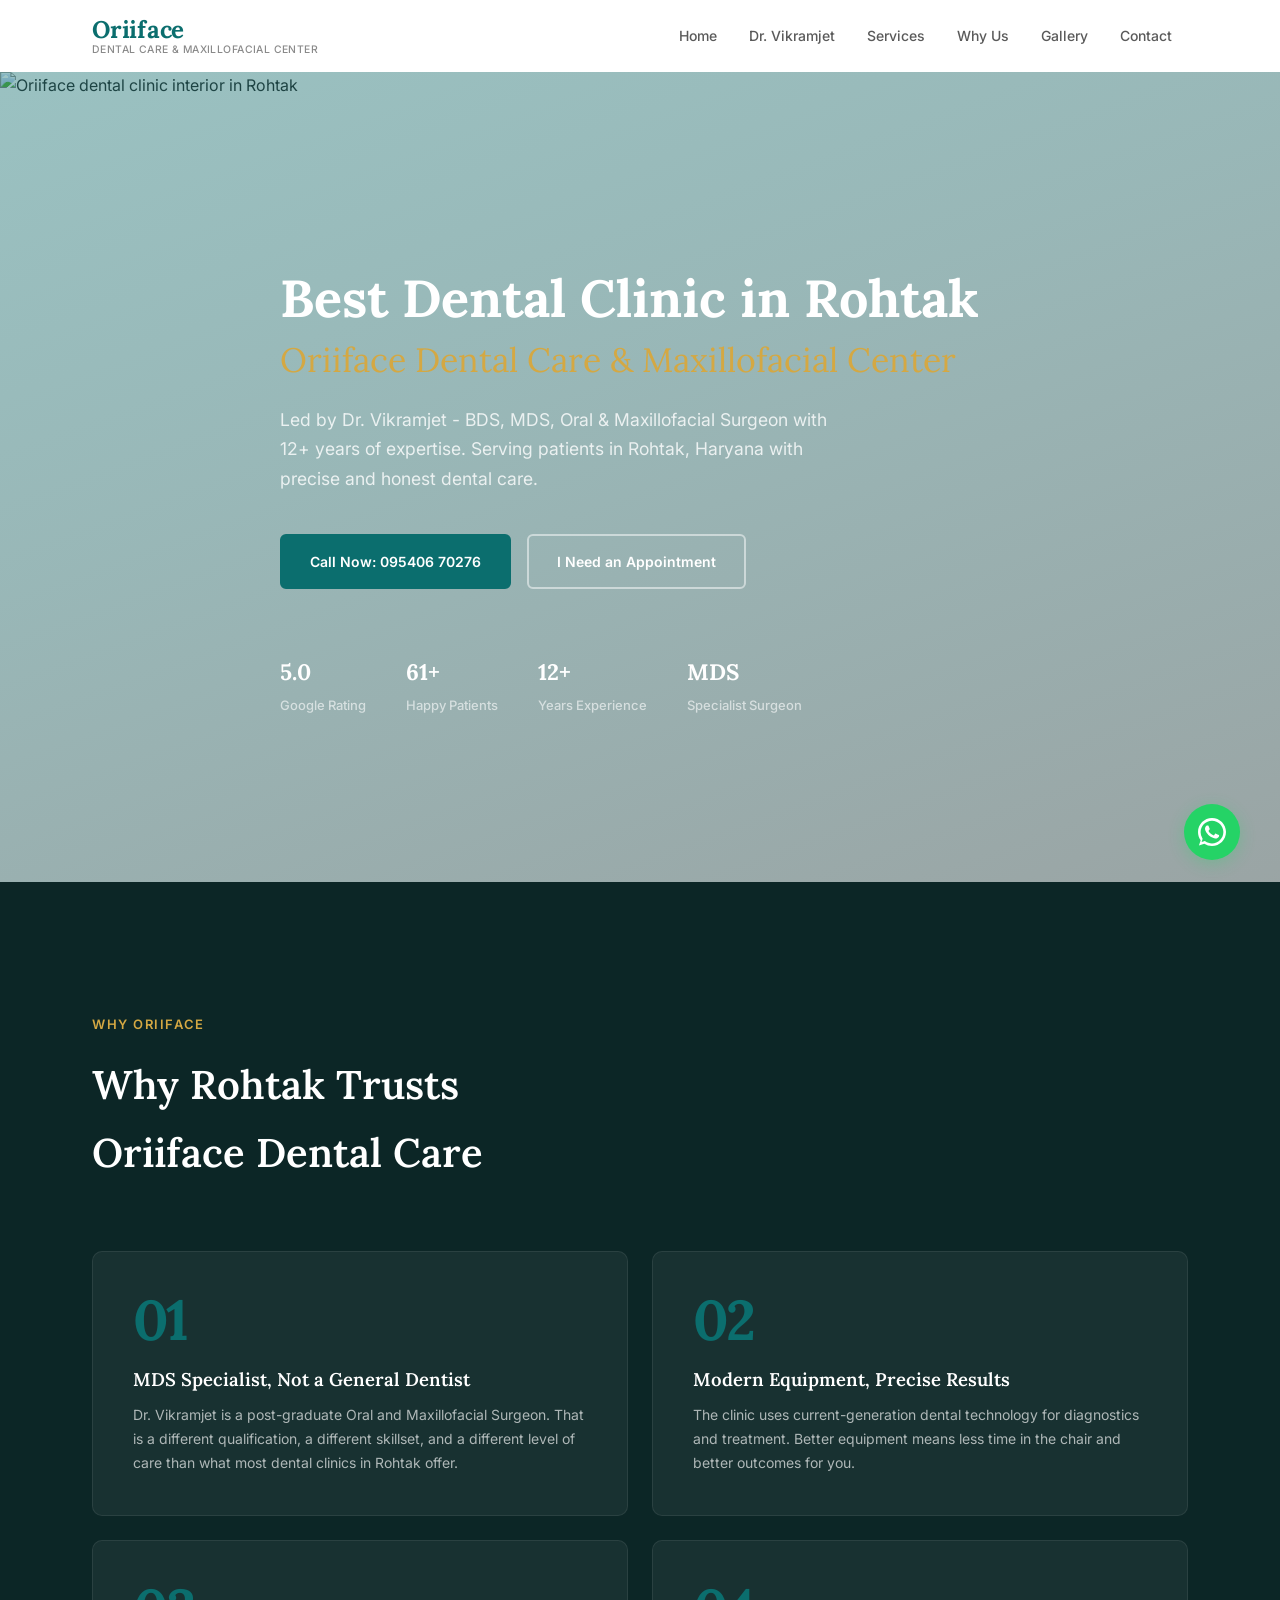
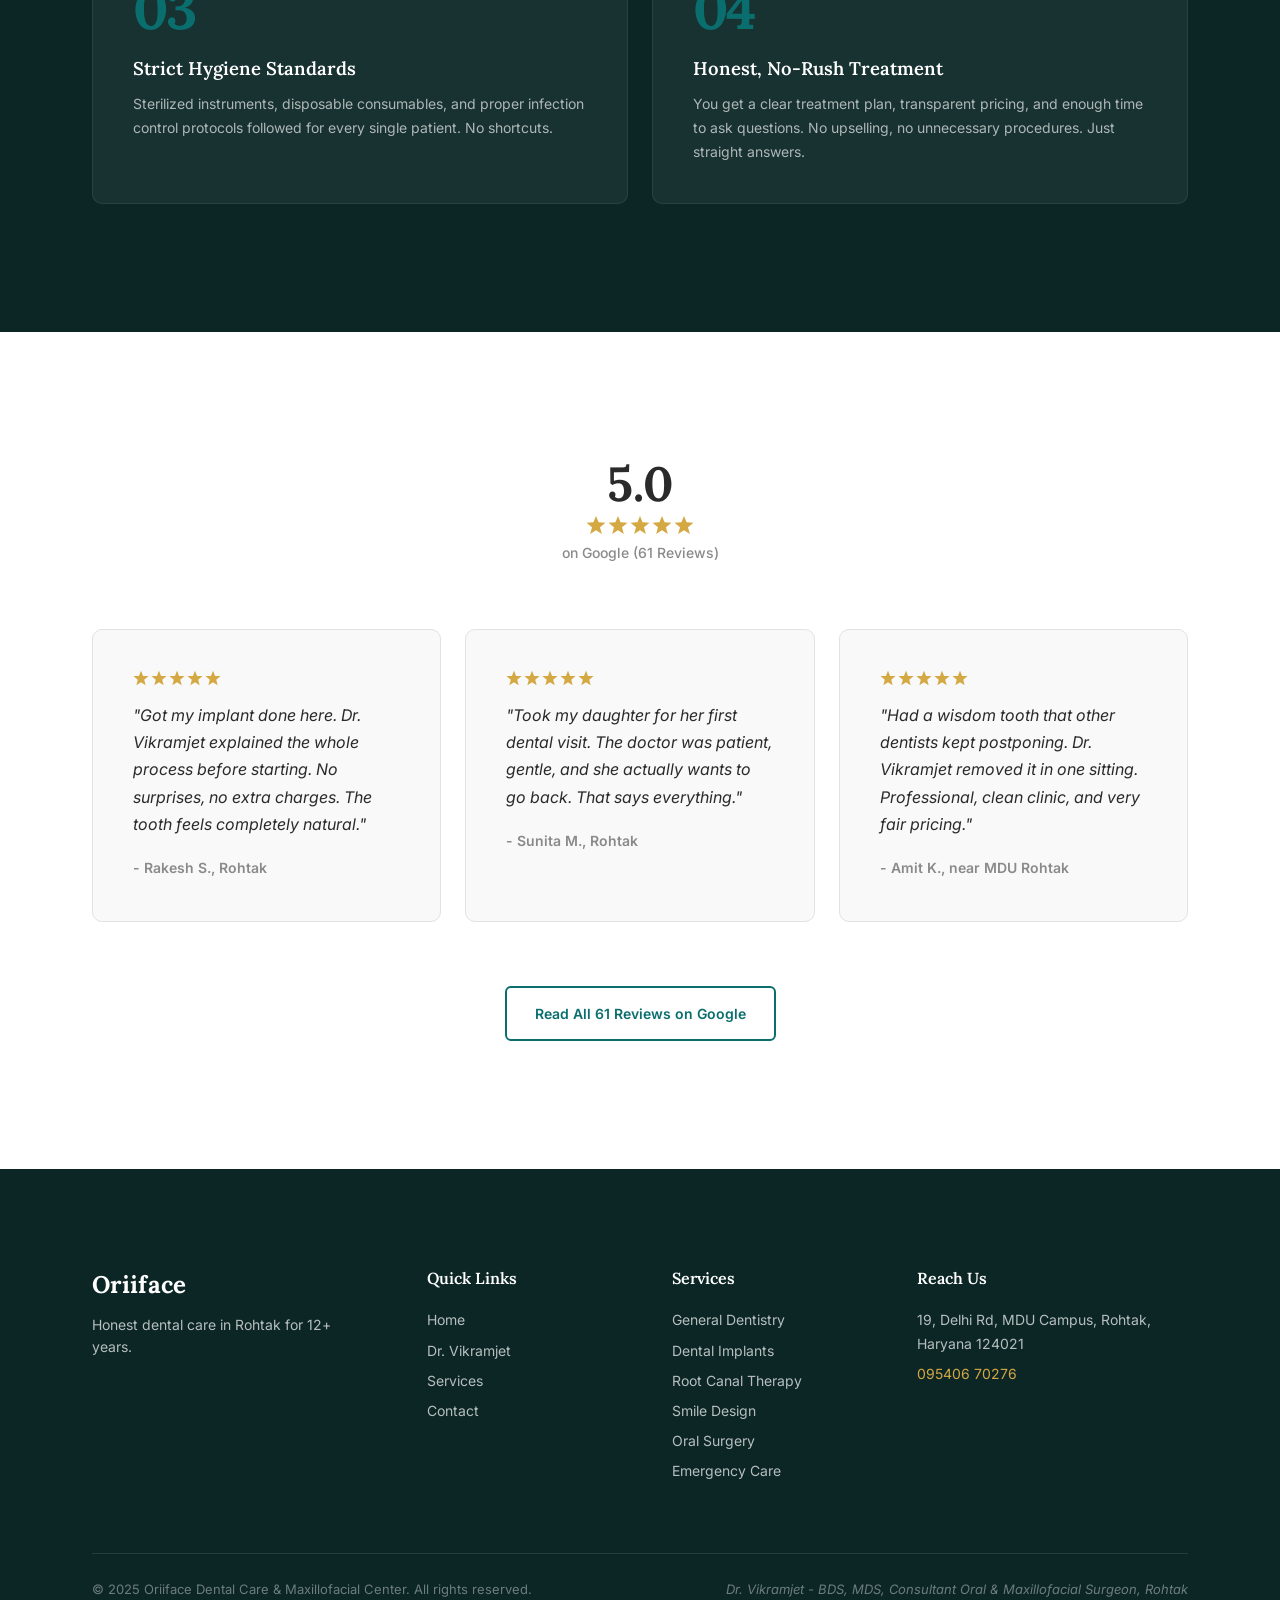
==== index.html @ 9b3f5e66 "UI/UX enhancements: Timeline, Stats, Credentials, Form Validation, Why Us" ====
<!DOCTYPE html>
<html lang="en">
<head>
  <meta charset="UTF-8">
  <meta name="viewport" content="width=device-width, initial-scale=1.0">
  <title>Oriiface Dental Care | Best Dentist in Rohtak</title>
  <meta name="description" content="Trusted dental clinic in Rohtak by Dr. Vikramjet, BDS MDS - Oral & Maxillofacial Surgeon with 12+ years experience. Implants, RCT, Smile Design & more. Call 095406 70276">
  <meta name="keywords" content="dentist near me Rohtak, dental clinic Rohtak, best dentist in Rohtak, oral surgeon Rohtak, dental implants Rohtak, root canal Rohtak, MDS dentist Rohtak, smile design Rohtak, maxillofacial surgeon Rohtak, emergency dentist Rohtak, dental clinic near MDU Rohtak">
  <link rel="canonical" href="https://oriifacedental.com/">

  <!-- Open Graph -->
  <meta property="og:title" content="Oriiface Dental Care & Maxillofacial Center | Best Dentist in Rohtak">
  <meta property="og:description" content="Trusted dental clinic in Rohtak by Dr. Vikramjet, BDS MDS. Implants, RCT, Smile Design & more.">
  <meta property="og:type" content="website">
  <meta property="og:url" content="https://oriifacedental.com/">
  <meta property="og:locale" content="en_IN">
  <meta property="og:site_name" content="Oriiface Dental Care">

  <!-- Google Fonts -->
  <link rel="preconnect" href="https://fonts.googleapis.com">
  <link rel="preconnect" href="https://fonts.gstatic.com" crossorigin>
  <link href="https://fonts.googleapis.com/css2?family=Lora:ital,wght@0,400;0,500;0,600;0,700;1,400;1,500&family=Inter:wght@300;400;500;600;700&display=swap" rel="stylesheet">

  <link rel="stylesheet" href="style.css">

  <!-- JSON-LD Structured Data -->
  <script type="application/ld+json">
  {
    "@context": "https://schema.org",
    "@type": ["Dentist", "LocalBusiness"],
    "name": "Oriiface Dental Care & Maxillofacial Center",
    "description": "Trusted dental clinic in Rohtak by Dr. Vikramjet, BDS MDS - Oral & Maxillofacial Surgeon with 12+ years experience.",
    "url": "https://oriifacedental.com/",
    "telephone": "+919540670276",
    "priceRange": "$$",
    "address": {
      "@type": "PostalAddress",
      "streetAddress": "19, Delhi Rd, MDU Campus Area",
      "addressLocality": "Rohtak",
      "addressRegion": "Haryana",
      "postalCode": "124021",
      "addressCountry": "IN"
    },
    "geo": {
      "@type": "GeoCoordinates",
      "latitude": 28.8955,
      "longitude": 76.6066
    },
    "openingHoursSpecification": [
      {
        "@type": "OpeningHoursSpecification",
        "dayOfWeek": ["Monday", "Tuesday", "Wednesday", "Thursday", "Friday", "Saturday"],
        "opens": "09:00",
        "closes": "17:00"
      }
    ],
    "aggregateRating": {
      "@type": "AggregateRating",
      "ratingValue": "5.0",
      "reviewCount": "61",
      "bestRating": "5"
    },
    "image": "https://oriifacedental.com/images/clinic.jpg",
    "founder": {
      "@type": "Person",
      "name": "Dr. Vikramjet",
      "jobTitle": "Consultant Oral and Maxillofacial Surgeon",
      "qualifications": "BDS, MDS"
    }
  }
  </script>
</head>
<body>


  <!-- Header / Navigation -->
  <header class="header" id="header">
    <div class="header__inner container">
      <a href="#" class="header__logo">
        <span class="logo__mark">Oriiface</span>
        <span class="logo__sub">Dental Care &amp; Maxillofacial Center</span>
      </a>
      <nav class="nav" id="nav">
        <ul class="nav__list">
          <li><a href="index.html" class="nav__link">Home</a></li>
          <li><a href="about.html" class="nav__link">Dr. Vikramjet</a></li>
          <li><a href="services.html" class="nav__link">Services</a></li>
          <li><a href="index.html#why-us" class="nav__link">Why Us</a></li>
          <li><a href="gallery.html" class="nav__link">Gallery</a></li>
          <li><a href="contact.html" class="nav__link">Contact</a></li>
        </ul>
      </nav>
      <button class="hamburger" id="hamburger" aria-label="Open navigation menu" aria-expanded="false">
        <span class="hamburger__line"></span>
        <span class="hamburger__line"></span>
        <span class="hamburger__line"></span>
      </button>
    </div>
  </header>

  <!-- Mobile Navigation Overlay -->
  <div class="mobile-nav" id="mobile-nav">
    <div class="mobile-nav__content">
      <ul class="mobile-nav__list">
        <li><a href="index.html" class="mobile-nav__link">Home</a></li>
        <li><a href="about.html" class="mobile-nav__link">Dr. Vikramjet</a></li>
        <li><a href="services.html" class="mobile-nav__link">Services</a></li>
        <li><a href="index.html#why-us" class="mobile-nav__link">Why Us</a></li>
        <li><a href="gallery.html" class="mobile-nav__link">Gallery</a></li>
        <li><a href="contact.html" class="mobile-nav__link">Contact</a></li>
      </ul>
      <a href="tel:+919540670276" class="mobile-nav__phone">095406 70276</a>
    </div>
  </div>

  
<!-- HERO SECTION -->
  <section class="hero" id="hero">
    <div class="hero__bg">
      <img src="images/hero-bg.jpg" alt="Oriiface dental clinic interior in Rohtak" loading="eager" class="hero__bg-img">
      <div class="hero__overlay"></div>
    </div>
    <div class="hero__content container">
      <h1 class="hero__title">Best Dental Clinic in Rohtak<br><span class="hero__title--accent">Oriiface Dental Care &amp; Maxillofacial Center</span></h1>
      <p class="hero__subtitle">Led by Dr. Vikramjet - BDS, MDS, Oral & Maxillofacial Surgeon with 12+ years of expertise. Serving patients in Rohtak, Haryana with precise and honest dental care.</p>
      <div class="hero__cta">
        <a href="tel:+919540670276" class="btn btn--primary">Call Now: 095406 70276</a>
        <a href="contact.html" class="btn btn--outline">I Need an Appointment</a>
      </div>
      <div class="hero__trust">
        <div class="trust-badge">
          <span class="trust-badge__value">5.0</span>
          <span class="trust-badge__label">Google Rating</span>
        </div>
        <div class="trust-badge">
          <span class="trust-badge__value">61+</span>
          <span class="trust-badge__label">Happy Patients</span>
        </div>
        <div class="trust-badge">
          <span class="trust-badge__value">12+</span>
          <span class="trust-badge__label">Years Experience</span>
        </div>
        <div class="trust-badge">
          <span class="trust-badge__value">MDS</span>
          <span class="trust-badge__label">Specialist Surgeon</span>
        </div>
      </div>
    </div>
  </section>

  <!-- WHY CHOOSE ORIIFACE -->
  <section class="why-us" id="why-us">
    <div class="container">
      <span class="section-tag">Why Oriiface</span>
      <h2 class="why-us__title">Why Rohtak Trusts Oriiface Dental Care</h2>
      <div class="why-us__grid">
        <div class="why-card" id="why-specialist">
          <div class="why-card__num">01</div>
          <h3 class="why-card__title">MDS Specialist, Not a General Dentist</h3>
          <p class="why-card__desc">Dr. Vikramjet is a post-graduate Oral and Maxillofacial Surgeon. That is a different qualification, a different skillset, and a different level of care than what most dental clinics in Rohtak offer.</p>
        </div>
        <div class="why-card" id="why-tech">
          <div class="why-card__num">02</div>
          <h3 class="why-card__title">Modern Equipment, Precise Results</h3>
          <p class="why-card__desc">The clinic uses current-generation dental technology for diagnostics and treatment. Better equipment means less time in the chair and better outcomes for you.</p>
        </div>
        <div class="why-card" id="why-hygiene">
          <div class="why-card__num">03</div>
          <h3 class="why-card__title">Strict Hygiene Standards</h3>
          <p class="why-card__desc">Sterilized instruments, disposable consumables, and proper infection control protocols followed for every single patient. No shortcuts.</p>
        </div>
        <div class="why-card" id="why-patient">
          <div class="why-card__num">04</div>
          <h3 class="why-card__title">Honest, No-Rush Treatment</h3>
          <p class="why-card__desc">You get a clear treatment plan, transparent pricing, and enough time to ask questions. No upselling, no unnecessary procedures. Just straight answers.</p>
        </div>
      </div>
    </div>
  </section>

  <!-- GOOGLE REVIEWS / SOCIAL PROOF -->
  <section class="reviews" id="reviews">
    <div class="container">
      <div class="reviews__header">
        <div class="reviews__rating-badge">
          <span class="reviews__score">5.0</span>
          <div class="reviews__stars">
            <svg width="20" height="20" viewBox="0 0 20 20" fill="#D4A843"><polygon points="10,1 12.59,7.36 19.51,7.64 14,12.14 15.82,19.02 10,15.27 4.18,19.02 6,12.14 0.49,7.64 7.41,7.36"/></svg>
            <svg width="20" height="20" viewBox="0 0 20 20" fill="#D4A843"><polygon points="10,1 12.59,7.36 19.51,7.64 14,12.14 15.82,19.02 10,15.27 4.18,19.02 6,12.14 0.49,7.64 7.41,7.36"/></svg>
            <svg width="20" height="20" viewBox="0 0 20 20" fill="#D4A843"><polygon points="10,1 12.59,7.36 19.51,7.64 14,12.14 15.82,19.02 10,15.27 4.18,19.02 6,12.14 0.49,7.64 7.41,7.36"/></svg>
            <svg width="20" height="20" viewBox="0 0 20 20" fill="#D4A843"><polygon points="10,1 12.59,7.36 19.51,7.64 14,12.14 15.82,19.02 10,15.27 4.18,19.02 6,12.14 0.49,7.64 7.41,7.36"/></svg>
            <svg width="20" height="20" viewBox="0 0 20 20" fill="#D4A843"><polygon points="10,1 12.59,7.36 19.51,7.64 14,12.14 15.82,19.02 10,15.27 4.18,19.02 6,12.14 0.49,7.64 7.41,7.36"/></svg>
          </div>
          <span class="reviews__count">on Google (61 Reviews)</span>
        </div>
      </div>
      <div class="reviews__grid">
        <div class="review-card">
          <div class="review-card__stars">
            <svg width="16" height="16" viewBox="0 0 20 20" fill="#D4A843"><polygon points="10,1 12.59,7.36 19.51,7.64 14,12.14 15.82,19.02 10,15.27 4.18,19.02 6,12.14 0.49,7.64 7.41,7.36"/></svg>
            <svg width="16" height="16" viewBox="0 0 20 20" fill="#D4A843"><polygon points="10,1 12.59,7.36 19.51,7.64 14,12.14 15.82,19.02 10,15.27 4.18,19.02 6,12.14 0.49,7.64 7.41,7.36"/></svg>
            <svg width="16" height="16" viewBox="0 0 20 20" fill="#D4A843"><polygon points="10,1 12.59,7.36 19.51,7.64 14,12.14 15.82,19.02 10,15.27 4.18,19.02 6,12.14 0.49,7.64 7.41,7.36"/></svg>
            <svg width="16" height="16" viewBox="0 0 20 20" fill="#D4A843"><polygon points="10,1 12.59,7.36 19.51,7.64 14,12.14 15.82,19.02 10,15.27 4.18,19.02 6,12.14 0.49,7.64 7.41,7.36"/></svg>
            <svg width="16" height="16" viewBox="0 0 20 20" fill="#D4A843"><polygon points="10,1 12.59,7.36 19.51,7.64 14,12.14 15.82,19.02 10,15.27 4.18,19.02 6,12.14 0.49,7.64 7.41,7.36"/></svg>
          </div>
          <p class="review-card__text">"Got my implant done here. Dr. Vikramjet explained the whole process before starting. No surprises, no extra charges. The tooth feels completely natural."</p>
          <span class="review-card__author">- Rakesh S., Rohtak</span>
        </div>
        <div class="review-card">
          <div class="review-card__stars">
            <svg width="16" height="16" viewBox="0 0 20 20" fill="#D4A843"><polygon points="10,1 12.59,7.36 19.51,7.64 14,12.14 15.82,19.02 10,15.27 4.18,19.02 6,12.14 0.49,7.64 7.41,7.36"/></svg>
            <svg width="16" height="16" viewBox="0 0 20 20" fill="#D4A843"><polygon points="10,1 12.59,7.36 19.51,7.64 14,12.14 15.82,19.02 10,15.27 4.18,19.02 6,12.14 0.49,7.64 7.41,7.36"/></svg>
            <svg width="16" height="16" viewBox="0 0 20 20" fill="#D4A843"><polygon points="10,1 12.59,7.36 19.51,7.64 14,12.14 15.82,19.02 10,15.27 4.18,19.02 6,12.14 0.49,7.64 7.41,7.36"/></svg>
            <svg width="16" height="16" viewBox="0 0 20 20" fill="#D4A843"><polygon points="10,1 12.59,7.36 19.51,7.64 14,12.14 15.82,19.02 10,15.27 4.18,19.02 6,12.14 0.49,7.64 7.41,7.36"/></svg>
            <svg width="16" height="16" viewBox="0 0 20 20" fill="#D4A843"><polygon points="10,1 12.59,7.36 19.51,7.64 14,12.14 15.82,19.02 10,15.27 4.18,19.02 6,12.14 0.49,7.64 7.41,7.36"/></svg>
          </div>
          <p class="review-card__text">"Took my daughter for her first dental visit. The doctor was patient, gentle, and she actually wants to go back. That says everything."</p>
          <span class="review-card__author">- Sunita M., Rohtak</span>
        </div>
        <div class="review-card">
          <div class="review-card__stars">
            <svg width="16" height="16" viewBox="0 0 20 20" fill="#D4A843"><polygon points="10,1 12.59,7.36 19.51,7.64 14,12.14 15.82,19.02 10,15.27 4.18,19.02 6,12.14 0.49,7.64 7.41,7.36"/></svg>
            <svg width="16" height="16" viewBox="0 0 20 20" fill="#D4A843"><polygon points="10,1 12.59,7.36 19.51,7.64 14,12.14 15.82,19.02 10,15.27 4.18,19.02 6,12.14 0.49,7.64 7.41,7.36"/></svg>
            <svg width="16" height="16" viewBox="0 0 20 20" fill="#D4A843"><polygon points="10,1 12.59,7.36 19.51,7.64 14,12.14 15.82,19.02 10,15.27 4.18,19.02 6,12.14 0.49,7.64 7.41,7.36"/></svg>
            <svg width="16" height="16" viewBox="0 0 20 20" fill="#D4A843"><polygon points="10,1 12.59,7.36 19.51,7.64 14,12.14 15.82,19.02 10,15.27 4.18,19.02 6,12.14 0.49,7.64 7.41,7.36"/></svg>
            <svg width="16" height="16" viewBox="0 0 20 20" fill="#D4A843"><polygon points="10,1 12.59,7.36 19.51,7.64 14,12.14 15.82,19.02 10,15.27 4.18,19.02 6,12.14 0.49,7.64 7.41,7.36"/></svg>
          </div>
          <p class="review-card__text">"Had a wisdom tooth that other dentists kept postponing. Dr. Vikramjet removed it in one sitting. Professional, clean clinic, and very fair pricing."</p>
          <span class="review-card__author">- Amit K., near MDU Rohtak</span>
        </div>
      </div>
      <div class="reviews__cta">
        <a href="https://www.google.com/maps/place/Oriiface+Dental+Care+%26+Maxillofacial+Center/" target="_blank" rel="noopener noreferrer" class="btn btn--outline btn--dark">Read All 61 Reviews on Google</a>
      </div>
    </div>
  </section>

  
<!-- FOOTER -->
  <footer class="footer" id="footer">
    <div class="container">
      <div class="footer__grid">
        <div class="footer__brand">
          <span class="footer__logo">Oriiface</span>
          <p class="footer__tagline">Honest dental care in Rohtak for 12+ years.</p>
        </div>
        <div class="footer__links">
          <h4 class="footer__heading">Quick Links</h4>
          <ul>
            <li><a href="index.html">Home</a></li>
            <li><a href="about.html">Dr. Vikramjet</a></li>
            <li><a href="services.html">Services</a></li>
            <li><a href="contact.html">Contact</a></li>
          </ul>
        </div>
        <div class="footer__services-list">
          <h4 class="footer__heading">Services</h4>
          <ul>
            <li>General Dentistry</li>
            <li>Dental Implants</li>
            <li>Root Canal Therapy</li>
            <li>Smile Design</li>
            <li>Oral Surgery</li>
            <li>Emergency Care</li>
          </ul>
        </div>
        <div class="footer__contact">
          <h4 class="footer__heading">Reach Us</h4>
          <p>19, Delhi Rd, MDU Campus, Rohtak, Haryana 124021</p>
          <p><a href="tel:+919540670276">095406 70276</a></p>
        </div>
      </div>
      <div class="footer__bottom">
        <p>&copy; 2025 Oriiface Dental Care & Maxillofacial Center. All rights reserved.</p>
        <p class="footer__disclaimer">Dr. Vikramjet - BDS, MDS, Consultant Oral & Maxillofacial Surgeon, Rohtak</p>
      </div>
    </div>
  </footer>

  <!-- Mobile Sticky Bottom Bar -->
  <div class="mobile-bar" id="mobile-bar">
    <a href="tel:+919540670276" class="mobile-bar__btn mobile-bar__btn--call">
      <svg width="18" height="18" viewBox="0 0 24 24" fill="none" stroke="currentColor" stroke-width="2"><path d="M22 16.92v3a2 2 0 01-2.18 2 19.79 19.79 0 01-8.63-3.07 19.5 19.5 0 01-6-6 19.79 19.79 0 01-3.07-8.67A2 2 0 014.11 2h3a2 2 0 012 1.72c.127.96.361 1.903.7 2.81a2 2 0 01-.45 2.11L8.09 9.91a16 16 0 006 6l1.27-1.27a2 2 0 012.11-.45c.907.339 1.85.573 2.81.7A2 2 0 0122 16.92z"/></svg>
      Call
    </a>
    <a href="https://wa.me/919540670276" target="_blank" rel="noopener noreferrer" class="mobile-bar__btn mobile-bar__btn--whatsapp">
      <svg width="18" height="18" viewBox="0 0 24 24" fill="currentColor"><path d="M17.472 14.382c-.297-.149-1.758-.867-2.03-.967-.273-.099-.471-.148-.67.15-.197.297-.767.966-.94 1.164-.173.199-.347.223-.644.075-.297-.15-1.255-.463-2.39-1.475-.883-.788-1.48-1.761-1.653-2.059-.173-.297-.018-.458.13-.606.134-.133.298-.347.446-.52.149-.174.198-.298.298-.497.099-.198.05-.371-.025-.52-.075-.149-.669-1.612-.916-2.207-.242-.579-.487-.5-.669-.51-.173-.008-.371-.01-.57-.01-.198 0-.52.074-.792.372-.272.297-1.04 1.016-1.04 2.479 0 1.462 1.065 2.875 1.213 3.074.149.198 2.096 3.2 5.077 4.487.709.306 1.262.489 1.694.625.712.227 1.36.195 1.871.118.571-.085 1.758-.719 2.006-1.413.248-.694.248-1.289.173-1.413-.074-.124-.272-.198-.57-.347z"/><path d="M12 0C5.373 0 0 5.373 0 12c0 2.625.846 5.059 2.284 7.034L.79 23.492l4.6-1.47A11.94 11.94 0 0012 24c6.627 0 12-5.373 12-12S18.627 0 12 0zm0 21.75c-2.15 0-4.13-.685-5.75-1.846l-.413-.27-2.727.87.903-2.653-.297-.44A9.718 9.718 0 012.25 12c0-5.385 4.365-9.75 9.75-9.75S21.75 6.615 21.75 12s-4.365 9.75-9.75 9.75z"/></svg>
      WhatsApp
    </a>
    <a href="contact.html" class="mobile-bar__btn mobile-bar__btn--book">
      <svg width="18" height="18" viewBox="0 0 24 24" fill="none" stroke="currentColor" stroke-width="2"><rect x="3" y="4" width="18" height="18" rx="2"/><line x1="16" y1="2" x2="16" y2="6"/><line x1="8" y1="2" x2="8" y2="6"/><line x1="3" y1="10" x2="21" y2="10"/></svg>
      Book
    </a>
  </div>

  <!-- WhatsApp Floating Button (Desktop) -->
  <a href="https://wa.me/919540670276" target="_blank" rel="noopener noreferrer" class="whatsapp-float" id="whatsapp-float" aria-label="Chat on WhatsApp">
    <svg width="28" height="28" viewBox="0 0 24 24" fill="#fff"><path d="M17.472 14.382c-.297-.149-1.758-.867-2.03-.967-.273-.099-.471-.148-.67.15-.197.297-.767.966-.94 1.164-.173.199-.347.223-.644.075-.297-.15-1.255-.463-2.39-1.475-.883-.788-1.48-1.761-1.653-2.059-.173-.297-.018-.458.13-.606.134-.133.298-.347.446-.52.149-.174.198-.298.298-.497.099-.198.05-.371-.025-.52-.075-.149-.669-1.612-.916-2.207-.242-.579-.487-.5-.669-.51-.173-.008-.371-.01-.57-.01-.198 0-.52.074-.792.372-.272.297-1.04 1.016-1.04 2.479 0 1.462 1.065 2.875 1.213 3.074.149.198 2.096 3.2 5.077 4.487.709.306 1.262.489 1.694.625.712.227 1.36.195 1.871.118.571-.085 1.758-.719 2.006-1.413.248-.694.248-1.289.173-1.413-.074-.124-.272-.198-.57-.347z"/><path d="M12 0C5.373 0 0 5.373 0 12c0 2.625.846 5.059 2.284 7.034L.79 23.492l4.6-1.47A11.94 11.94 0 0012 24c6.627 0 12-5.373 12-12S18.627 0 12 0zm0 21.75c-2.15 0-4.13-.685-5.75-1.846l-.413-.27-2.727.87.903-2.653-.297-.44A9.718 9.718 0 012.25 12c0-5.385 4.365-9.75 9.75-9.75S21.75 6.615 21.75 12s-4.365 9.75-9.75 9.75z"/></svg>
  </a>

  <script src="main.js"></script>
</body>
</html>
---- style.css ----
/* ================================================
   ORIIFACE DENTAL CARE - DESIGN SYSTEM
   Font pairing: Lora (headings) + Inter (body)
   Palette: Deep Teal, Warm Gold, Off-White
   ================================================ */

/* --- Custom Properties --- */
:root {
  --color-primary: #0B6E6E;
  --color-primary-dark: #085555;
  --color-primary-light: #0d8a8a;
  --color-accent: #D4A843;
  --color-accent-dark: #b8912e;
  --color-bg: #F9F9F9;
  --color-bg-alt: #F0EFEB;
  --color-bg-dark: #0c2626;
  --color-text: #2A2A2A;
  --color-text-light: #5A5A5A;
  --color-text-muted: #8A8A8A;
  --color-white: #FFFFFF;
  --color-border: #E2E2E2;

  --font-heading: 'Lora', Georgia, serif;
  --font-body: 'Inter', -apple-system, sans-serif;

  --fs-h1: clamp(2rem, 5vw, 3.25rem);
  --fs-h2: clamp(1.6rem, 3.5vw, 2.5rem);
  --fs-h3: clamp(1.15rem, 2vw, 1.5rem);
  --fs-body: 1rem;
  --fs-small: 0.875rem;
  --fs-xs: 0.8125rem;

  --space-xs: 0.5rem;
  --space-sm: 1rem;
  --space-md: 1.5rem;
  --space-lg: 2.5rem;
  --space-xl: 4rem;
  --space-2xl: 6rem;
  --space-3xl: 8rem;

  --radius-sm: 6px;
  --radius-md: 10px;
  --radius-lg: 16px;
  --radius-xl: 24px;

  --shadow-sm: 0 1px 3px rgba(0,0,0,0.06);
  --shadow-md: 0 4px 12px rgba(0,0,0,0.08);
  --shadow-lg: 0 8px 30px rgba(0,0,0,0.1);
  --shadow-xl: 0 16px 50px rgba(0,0,0,0.12);

  --transition: 0.3s cubic-bezier(0.4, 0, 0.2, 1);
  --transition-slow: 0.5s cubic-bezier(0.4, 0, 0.2, 1);
}

/* --- Reset & Base --- */
*, *::before, *::after {
  margin: 0;
  padding: 0;
  box-sizing: border-box;
}

html {
  scroll-behavior: smooth;
  -webkit-text-size-adjust: 100%;
}

body {
  font-family: var(--font-body);
  font-size: var(--fs-body);
  color: var(--color-text);
  background: var(--color-bg);
  line-height: 1.7;
  -webkit-font-smoothing: antialiased;
  -moz-osx-font-smoothing: grayscale;
  overflow-x: hidden;
}

img {
  max-width: 100%;
  height: auto;
  display: block;
}

a {
  color: inherit;
  text-decoration: none;
}

ul { list-style: none; }

button {
  border: none;
  background: none;
  cursor: pointer;
  font-family: inherit;
}

input, select, textarea {
  font-family: inherit;
  font-size: inherit;
}

/* --- Container --- */
.container {
  width: 100%;
  max-width: 1160px;
  margin: 0 auto;
  padding: 0 clamp(1.25rem, 4vw, 2rem);
}

/* --- Section Tag --- */
.section-tag {
  display: inline-block;
  font-family: var(--font-body);
  font-size: var(--fs-xs);
  font-weight: 600;
  letter-spacing: 0.12em;
  text-transform: uppercase;
  color: var(--color-primary);
  margin-bottom: var(--space-sm);
}

/* --- Buttons --- */
.btn {
  display: inline-flex;
  align-items: center;
  justify-content: center;
  gap: 0.5rem;
  font-family: var(--font-body);
  font-weight: 600;
  font-size: var(--fs-small);
  padding: 0.85rem 1.75rem;
  border-radius: var(--radius-sm);
  transition: var(--transition);
  cursor: pointer;
  white-space: nowrap;
  border: 2px solid transparent;
}

.btn--primary {
  background: var(--color-primary);
  color: var(--color-white);
  border-color: var(--color-primary);
}
.btn--primary:hover {
  background: var(--color-primary-dark);
  border-color: var(--color-primary-dark);
  transform: translateY(-1px);
  box-shadow: var(--shadow-md);
}

.btn--outline {
  background: transparent;
  color: var(--color-white);
  border-color: rgba(255,255,255,0.5);
}
.btn--outline:hover {
  background: rgba(255,255,255,0.1);
  border-color: var(--color-white);
}

.btn--outline.btn--dark {
  color: var(--color-primary);
  border-color: var(--color-primary);
}
.btn--outline.btn--dark:hover {
  background: var(--color-primary);
  color: var(--color-white);
}

.btn--accent {
  background: var(--color-accent);
  color: #1a1a1a;
  border-color: var(--color-accent);
}
.btn--accent:hover {
  background: var(--color-accent-dark);
  border-color: var(--color-accent-dark);
}

.btn--sm {
  padding: 0.5rem 1.1rem;
  font-size: var(--fs-xs);
}

.btn--full {
  width: 100%;
}


/* ================================================
   TOP BAR
   ================================================ */
.top-bar {
  background: var(--color-bg-dark);
  padding: 0.5rem 0;
  font-size: var(--fs-xs);
}

.top-bar__inner {
  display: flex;
  justify-content: space-between;
  align-items: center;
}

.top-bar__phone {
  color: rgba(255,255,255,0.8);
  font-weight: 500;
  letter-spacing: 0.03em;
}
.top-bar__phone:hover { color: var(--color-white); }

.top-bar__right {
  display: flex;
  align-items: center;
  gap: var(--space-md);
}

.top-bar__rating {
  color: var(--color-accent);
  font-weight: 600;
}

@media (max-width: 768px) {
  .top-bar { display: none; }
}


/* ================================================
   HEADER / NAV
   ================================================ */
.header {
  position: sticky;
  top: 0;
  z-index: 100;
  background: var(--color-white);
  transition: box-shadow var(--transition);
}

.header--scrolled {
  box-shadow: 0 2px 20px rgba(0,0,0,0.06);
}

.header__inner {
  display: flex;
  align-items: center;
  justify-content: space-between;
  height: 72px;
}

.header__logo {
  display: flex;
  flex-direction: column;
  line-height: 1.15;
}

.logo__mark {
  font-family: var(--font-heading);
  font-size: 1.5rem;
  font-weight: 700;
  color: var(--color-primary);
  letter-spacing: -0.01em;
}

.logo__sub {
  font-size: 0.65rem;
  font-weight: 500;
  color: var(--color-text-muted);
  letter-spacing: 0.04em;
  text-transform: uppercase;
}

.nav__list {
  display: flex;
  gap: 0;
}

.nav__link {
  display: block;
  padding: 0.5rem 1rem;
  font-size: var(--fs-small);
  font-weight: 500;
  color: var(--color-text-light);
  transition: color var(--transition);
  position: relative;
}

.nav__link::after {
  content: '';
  position: absolute;
  bottom: 0;
  left: 1rem;
  right: 1rem;
  height: 2px;
  background: var(--color-primary);
  transform: scaleX(0);
  transform-origin: right;
  transition: transform var(--transition);
}

.nav__link:hover {
  color: var(--color-primary);
}
.nav__link:hover::after {
  transform: scaleX(1);
  transform-origin: left;
}

/* Hamburger */
.hamburger {
  display: none;
  flex-direction: column;
  gap: 5px;
  padding: 8px;
  z-index: 200;
}

.hamburger__line {
  display: block;
  width: 24px;
  height: 2px;
  background: var(--color-text);
  transition: var(--transition);
  border-radius: 2px;
}

.hamburger--active .hamburger__line:nth-child(1) {
  transform: rotate(45deg) translate(5px, 5px);
}
.hamburger--active .hamburger__line:nth-child(2) {
  opacity: 0;
}
.hamburger--active .hamburger__line:nth-child(3) {
  transform: rotate(-45deg) translate(5px, -5px);
}

@media (max-width: 768px) {
  .nav { display: none; }
  .hamburger { display: flex; }
}

/* Mobile Nav Overlay */
.mobile-nav {
  position: fixed;
  inset: 0;
  z-index: 150;
  background: var(--color-white);
  display: flex;
  align-items: center;
  justify-content: center;
  opacity: 0;
  visibility: hidden;
  transition: var(--transition-slow);
}

.mobile-nav--open {
  opacity: 1;
  visibility: visible;
}

.mobile-nav__content {
  text-align: center;
}

.mobile-nav__list {
  display: flex;
  flex-direction: column;
  gap: var(--space-md);
}

.mobile-nav__link {
  font-family: var(--font-heading);
  font-size: 1.75rem;
  font-weight: 500;
  color: var(--color-text);
  transition: color var(--transition);
}
.mobile-nav__link:hover {
  color: var(--color-primary);
}

.mobile-nav__phone {
  display: inline-block;
  margin-top: var(--space-xl);
  font-size: var(--fs-body);
  font-weight: 600;
  color: var(--color-primary);
  letter-spacing: 0.05em;
}


/* ================================================
   HERO
   ================================================ */
.hero {
  position: relative;
  min-height: 90vh;
  display: flex;
  align-items: center;
  overflow: hidden;
}

.hero__bg {
  position: absolute;
  inset: 0;
  z-index: 0;
}

.hero__bg-img {
  width: 100%;
  height: 100%;
  object-fit: cover;
}

.hero__overlay {
  position: absolute;
  inset: 0;
  background: linear-gradient(
    160deg,
    rgba(11,110,110,0.4) 0%,
    rgba(8,85,85,0.4) 40%,
    rgba(12,38,38,0.4) 100%
  );
}

.hero__content {
  position: relative;
  z-index: 1;
  padding: var(--space-3xl) 0 var(--space-2xl);
  max-width: 720px;
}

.hero__title {
  font-family: var(--font-heading);
  font-size: var(--fs-h1);
  font-weight: 700;
  color: var(--color-white);
  line-height: 1.2;
  margin-bottom: var(--space-md);
}

.hero__title--accent {
  display: block;
  font-size: 0.65em;
  font-weight: 400;
  color: var(--color-accent);
  margin-top: 0.3em;
}

.hero__subtitle {
  color: rgba(255,255,255,0.8);
  font-size: clamp(0.95rem, 1.5vw, 1.1rem);
  line-height: 1.7;
  margin-bottom: var(--space-lg);
  max-width: 560px;
}

.hero__cta {
  display: flex;
  gap: var(--space-sm);
  margin-bottom: var(--space-xl);
  flex-wrap: wrap;
}

.hero__trust {
  display: flex;
  gap: var(--space-lg);
  flex-wrap: wrap;
}

.trust-badge {
  text-align: left;
}

.trust-badge__value {
  display: block;
  font-family: var(--font-heading);
  font-size: 1.4rem;
  font-weight: 700;
  color: var(--color-white);
}

.trust-badge__label {
  font-size: var(--fs-xs);
  color: rgba(255,255,255,0.6);
  font-weight: 500;
}

@media (max-width: 768px) {
  .hero {
    min-height: 100vh;
    min-height: 100dvh;
    align-items: flex-end;
  }
  .hero__content {
    padding: var(--space-lg) 0 calc(var(--space-3xl) + 60px);
    text-align: center;
  }
  .hero__subtitle {
    margin-left: auto;
    margin-right: auto;
  }
  .hero__cta {
    flex-direction: column;
  }
  .hero__cta .btn {
    width: 100%;
  }
  .hero__trust {
    justify-content: center;
    gap: var(--space-md);
  }
  .trust-badge { text-align: center; }
}


/* ================================================
   ABOUT DR. VIKRAMJET
   ================================================ */
.about {
  padding: var(--space-3xl) 0 var(--space-2xl);
  background: var(--color-white);
}

.about__grid {
  display: grid;
  grid-template-columns: 380px 1fr;
  gap: var(--space-xl);
  align-items: start;
  margin-bottom: var(--space-xl);
}

.about__photo-frame {
  position: relative;
  border-radius: var(--radius-lg);
  aspect-ratio: 3/4;
  background: var(--color-bg-alt);
  border-left: 6px solid var(--color-primary);
  box-shadow: -12px 12px 0 rgba(11,110,110,0.08);
}

.about__photo {
  width: 100%;
  height: 100%;
  object-fit: cover;
  border-radius: 0 var(--radius-lg) var(--radius-lg) 0;
}

.about__photo-stats {
  display: flex;
  justify-content: space-between;
  margin-top: calc(var(--space-md) + 12px);
  padding: var(--space-sm) var(--space-md);
  background: var(--color-white);
  border: 1px solid var(--color-border);
  border-radius: var(--radius-md);
  box-shadow: var(--shadow-sm);
}

.stat-line {
  font-size: var(--fs-small);
  color: var(--color-text-light);
  line-height: 1.3;
}

.stat-line strong {
  display: block;
  color: var(--color-primary);
  font-family: var(--font-heading);
  font-size: 1.25rem;
  margin-bottom: 2px;
}

.about__title {
  font-family: var(--font-heading);
  font-size: var(--fs-h2);
  font-weight: 600;
  color: var(--color-text);
  line-height: 1.25;
  margin-bottom: var(--space-md);
}

.about__bio p {
  color: var(--color-text-light);
  margin-bottom: var(--space-sm);
  font-size: 0.975rem;
  line-height: 1.8;
}

.about__bio p:last-child {
  margin-bottom: 0;
}

@media (max-width: 768px) {
  .about__grid {
    grid-template-columns: 1fr;
    gap: var(--space-lg);
  }
  .about__photo-frame {
    max-width: 300px;
    margin: 0 auto;
  }
}


/* --- Credentials --- */
.credentials {
  display: grid;
  grid-template-columns: repeat(3, 1fr);
  gap: var(--space-sm);
  margin-bottom: var(--space-lg);
}

.credential {
  display: flex;
  align-items: center;
  padding: var(--space-sm) var(--space-md);
  background: var(--color-white);
  border-radius: var(--radius-sm);
  border: 1px solid var(--color-border);
  border-left: 4px solid var(--color-primary);
  box-shadow: var(--shadow-sm);
}

.credential__text {
  font-size: var(--fs-small);
  font-weight: 500;
  color: var(--color-text);
}

@media (max-width: 768px) {
  .credentials {
    grid-template-columns: 1fr;
  }
}


/* --- Career Timeline --- */
.timeline {
  padding: var(--space-sm) 0 0;
}

.timeline__heading {
  font-family: var(--font-heading);
  font-size: var(--fs-h3);
  font-weight: 600;
  text-align: center;
  margin-bottom: var(--space-lg);
  color: var(--color-text);
}

.timeline__track {
  position: relative;
  display: flex;
  justify-content: space-between;
  align-items: stretch;
  padding: var(--space-lg) 0;
}

.timeline__line {
  position: absolute;
  top: 50%;
  left: 0;
  right: 0;
  height: 2px;
  background: var(--color-border);
  transform: translateY(-50%);
  z-index: 0;
}

.timeline__item {
  position: relative;
  display: flex;
  flex-direction: column;
  align-items: center;
  justify-content: center;
  flex: 1;
  text-align: center;
  gap: 12px;
  z-index: 1;
}

.timeline__dot {
  width: 18px;
  height: 18px;
  border-radius: 50%;
  background: var(--color-white);
  border: 4px solid var(--color-primary);
  flex-shrink: 0;
}

.timeline__year {
  font-family: var(--font-heading);
  font-size: var(--fs-small);
  font-weight: 700;
  color: var(--color-primary);
}

.timeline__label {
  font-size: var(--fs-xs);
  color: var(--color-text-light);
  line-height: 1.4;
  max-width: 180px;
}

@media (max-width: 768px) {
  .timeline {
    padding-top: var(--space-lg);
  }

  .timeline__track {
    flex-direction: column;
    padding-left: 0;
    gap: var(--space-lg);
  }

  .timeline__line {
    top: 0;
    bottom: 0;
    left: 8px;
    width: 2px;
    height: 100%;
    transform: none;
  }

  .timeline__item {
    display: grid;
    grid-template-columns: 18px 1fr;
    grid-template-rows: auto auto;
    column-gap: var(--space-md);
    row-gap: 4px;
    text-align: left;
    width: 100%;
  }

  .timeline__dot {
    grid-column: 1 / 2;
    grid-row: 1 / 3;
    align-self: flex-start;
    margin-top: 2px;
  }

  .timeline__year {
    grid-column: 2 / 3;
    grid-row: 1 / 2;
  }

  .timeline__label {
    grid-column: 2 / 3;
    grid-row: 2 / 3;
    max-width: none;
  }
}

/* --- Why Us Numbers --- */
.why-card__num {
  font-family: var(--font-heading);
  font-size: 3.5rem;
  font-weight: 700;
  color: var(--color-primary);
  line-height: 1;
  margin-bottom: var(--space-sm);
  letter-spacing: -0.05em;
}


/* ================================================
   SERVICES
   ================================================ */
.services {
  padding: var(--space-3xl) 0;
  background: var(--color-bg);
}

.services__title {
  font-family: var(--font-heading);
  font-size: var(--fs-h2);
  font-weight: 600;
  margin-bottom: var(--space-xs);
}

.services__subtitle {
  color: var(--color-text-light);
  margin-bottom: var(--space-xl);
  max-width: 500px;
}

.services__grid {
  display: grid;
  grid-template-columns: repeat(3, 1fr);
  gap: var(--space-md);
}

.service-card {
  background: var(--color-white);
  border: 1px solid var(--color-border);
  border-radius: var(--radius-md);
  padding: var(--space-lg) var(--space-md);
  transition: var(--transition);
  cursor: default;
}

.service-card:hover {
  transform: translateY(-4px);
  box-shadow: var(--shadow-lg);
  border-color: rgba(11,110,110,0.2);
}

.service-card__icon {
  width: 48px;
  height: 48px;
  display: flex;
  align-items: center;
  justify-content: center;
  border-radius: var(--radius-sm);
  background: rgba(11,110,110,0.07);
  color: var(--color-primary);
  margin-bottom: var(--space-md);
}

.service-card__name {
  font-family: var(--font-heading);
  font-size: 1.1rem;
  font-weight: 600;
  margin-bottom: var(--space-xs);
  color: var(--color-text);
}

.service-card__desc {
  font-size: var(--fs-small);
  color: var(--color-text-light);
  line-height: 1.6;
}

@media (max-width: 768px) {
  .services__grid {
    grid-template-columns: repeat(2, 1fr);
  }
}

@media (max-width: 480px) {
  .services__grid {
    grid-template-columns: 1fr;
  }
}


/* ================================================
   WHY CHOOSE US
   ================================================ */
.why-us {
  padding: var(--space-3xl) 0;
  background: var(--color-bg-dark);
  color: var(--color-white);
}

.why-us .section-tag {
  color: var(--color-accent);
}

.why-us__title {
  font-family: var(--font-heading);
  font-size: var(--fs-h2);
  font-weight: 600;
  margin-bottom: var(--space-xl);
  max-width: 500px;
}

.why-us__grid {
  display: grid;
  grid-template-columns: repeat(2, 1fr);
  gap: var(--space-md);
}

.why-card {
  padding: var(--space-lg);
  background: rgba(255,255,255,0.05);
  border: 1px solid rgba(255,255,255,0.08);
  border-radius: var(--radius-md);
  transition: var(--transition);
}

.why-card:hover {
  background: rgba(255,255,255,0.08);
  border-color: rgba(255,255,255,0.15);
}

.why-card__icon-wrap {
  width: 48px;
  height: 48px;
  display: flex;
  align-items: center;
  justify-content: center;
  border-radius: var(--radius-sm);
  background: rgba(212,168,67,0.15);
  color: var(--color-accent);
  margin-bottom: var(--space-md);
}

.why-card__title {
  font-family: var(--font-heading);
  font-size: 1.15rem;
  font-weight: 600;
  margin-bottom: var(--space-xs);
  color: var(--color-white);
}

.why-card__desc {
  font-size: var(--fs-small);
  color: rgba(255,255,255,0.65);
  line-height: 1.7;
}

@media (max-width: 768px) {
  .why-us__grid {
    grid-template-columns: 1fr;
  }
}


/* ================================================
   REVIEWS
   ================================================ */
.reviews {
  padding: var(--space-3xl) 0;
  background: var(--color-white);
}

.reviews__header {
  text-align: center;
  margin-bottom: var(--space-xl);
}

.reviews__rating-badge {
  display: inline-flex;
  flex-direction: column;
  align-items: center;
  gap: 0.4rem;
}

.reviews__score {
  font-family: var(--font-heading);
  font-size: 3rem;
  font-weight: 700;
  color: var(--color-text);
  line-height: 1;
}

.reviews__stars {
  display: flex;
  gap: 2px;
}

.reviews__count {
  font-size: var(--fs-small);
  color: var(--color-text-muted);
  font-weight: 500;
}

.reviews__grid {
  display: grid;
  grid-template-columns: repeat(3, 1fr);
  gap: var(--space-md);
  margin-bottom: var(--space-xl);
}

.review-card {
  padding: var(--space-lg);
  background: var(--color-bg);
  border-radius: var(--radius-md);
  border: 1px solid var(--color-border);
}

.review-card__stars {
  display: flex;
  gap: 2px;
  margin-bottom: var(--space-sm);
}

.review-card__text {
  font-size: var(--fs-body);
  color: var(--color-text);
  line-height: 1.7;
  font-style: italic;
  margin-bottom: var(--space-sm);
}

.review-card__author {
  font-size: var(--fs-small);
  font-weight: 600;
  color: var(--color-text-muted);
}

.reviews__cta {
  text-align: center;
}

@media (max-width: 768px) {
  .reviews__grid {
    grid-template-columns: 1fr;
  }
}


/* ================================================
   GALLERY
   ================================================ */
.gallery {
  padding: var(--space-3xl) 0;
  background: var(--color-bg);
}

.gallery__title {
  font-family: var(--font-heading);
  font-size: var(--fs-h2);
  font-weight: 600;
  margin-bottom: var(--space-xl);
}

.gallery__grid {
  display: grid;
  grid-template-columns: repeat(3, 1fr);
  gap: var(--space-sm);
}

.gallery__item {
  position: relative;
  border-radius: var(--radius-md);
  overflow: hidden;
  aspect-ratio: 4/3;
  background: var(--color-bg-alt);
  cursor: pointer;
}

.gallery__img {
  width: 100%;
  height: 100%;
  object-fit: cover;
  transition: transform var(--transition-slow);
}

.gallery__item:hover .gallery__img {
  transform: scale(1.05);
}

.gallery__item::after {
  content: '';
  position: absolute;
  inset: 0;
  background: rgba(0,0,0,0);
  transition: var(--transition);
}

.gallery__item:hover::after {
  background: rgba(0,0,0,0.08);
}

@media (max-width: 768px) {
  .gallery__grid {
    grid-template-columns: repeat(2, 1fr);
  }
}


/* --- Lightbox --- */
.lightbox {
  position: fixed;
  inset: 0;
  z-index: 1000;
  background: rgba(0,0,0,0.92);
  display: flex;
  align-items: center;
  justify-content: center;
  padding: var(--space-lg);
  opacity: 0;
  visibility: hidden;
  transition: var(--transition);
}

.lightbox--open {
  opacity: 1;
  visibility: visible;
}

.lightbox__close {
  position: absolute;
  top: var(--space-md);
  right: var(--space-md);
  color: var(--color-white);
  font-size: 2rem;
  width: 48px;
  height: 48px;
  display: flex;
  align-items: center;
  justify-content: center;
  border-radius: 50%;
  background: rgba(255,255,255,0.1);
  transition: var(--transition);
}

.lightbox__close:hover {
  background: rgba(255,255,255,0.2);
}

.lightbox__img {
  max-width: 90vw;
  max-height: 85vh;
  object-fit: contain;
  border-radius: var(--radius-sm);
}


/* ================================================
   CONTACT
   ================================================ */
.contact {
  padding: var(--space-3xl) 0;
  background: var(--color-white);
}

.contact__title {
  font-family: var(--font-heading);
  font-size: var(--fs-h2);
  font-weight: 600;
  margin-bottom: var(--space-xl);
}

.contact__grid {
  display: grid;
  grid-template-columns: 1fr 1fr;
  gap: var(--space-lg);
  min-height: 500px;
}

.contact__map {
  border-radius: var(--radius-lg);
  overflow: hidden;
  background: var(--color-bg-alt);
  min-height: 400px;
}

.contact__map iframe {
  width: 100%;
  height: 100%;
  min-height: 400px;
}

.contact__details {
  margin-bottom: var(--space-lg);
}

.contact__detail {
  display: flex;
  align-items: flex-start;
  gap: var(--space-sm);
  margin-bottom: var(--space-sm);
  color: var(--color-text-light);
  font-size: var(--fs-small);
}

.contact__detail svg {
  flex-shrink: 0;
  margin-top: 2px;
  color: var(--color-primary);
}

.contact__detail a {
  color: var(--color-primary);
  font-weight: 600;
}
.contact__detail a:hover {
  text-decoration: underline;
}

.contact__form-title {
  font-family: var(--font-heading);
  font-size: var(--fs-h3);
  font-weight: 600;
  margin-bottom: var(--space-md);
}

.form-group {
  margin-bottom: var(--space-sm);
}

.form-input {
  width: 100%;
  padding: 0.85rem 1rem;
  background: var(--color-bg);
  border: 1px solid var(--color-border);
  border-radius: var(--radius-sm);
  color: var(--color-text);
  transition: var(--transition);
}

.form-input:focus {
  outline: none;
  border-color: var(--color-primary);
  box-shadow: 0 0 0 2px rgba(11,110,110,0.1);
}

.form-input.is-invalid {
  border-color: #d32f2f;
  background-color: #fffafa;
}

.form-error {
  color: #d32f2f;
  font-size: var(--fs-xs);
  margin-top: 4px;
  display: none;
}
.form-error.is-visible {
  display: block;
}

.form-select {
  appearance: none;
  -webkit-appearance: none;
  cursor: pointer;
}

@media (max-width: 768px) {
  .contact__grid {
    grid-template-columns: 1fr;
  }
  .contact__map {
    min-height: 280px;
    order: 2;
  }
}


/* ================================================
   FOOTER
   ================================================ */
.footer {
  background: var(--color-bg-dark);
  color: rgba(255,255,255,0.7);
  padding: var(--space-2xl) 0 var(--space-lg);
}

.footer__grid {
  display: grid;
  grid-template-columns: 1.5fr 1fr 1fr 1.5fr;
  gap: var(--space-xl);
  margin-bottom: var(--space-xl);
}

.footer__logo {
  font-family: var(--font-heading);
  font-size: 1.5rem;
  font-weight: 700;
  color: var(--color-white);
  display: block;
  margin-bottom: var(--space-xs);
}

.footer__tagline {
  font-size: var(--fs-small);
  line-height: 1.6;
}

.footer__heading {
  font-family: var(--font-heading);
  font-size: var(--fs-body);
  font-weight: 600;
  color: var(--color-white);
  margin-bottom: var(--space-sm);
}

.footer__links ul li,
.footer__services-list ul li {
  margin-bottom: 0.4rem;
  font-size: var(--fs-small);
}

.footer__links a:hover {
  color: var(--color-white);
}

.footer__contact p {
  font-size: var(--fs-small);
  margin-bottom: 0.4rem;
}

.footer__contact a {
  color: var(--color-accent);
}
.footer__contact a:hover {
  text-decoration: underline;
}

.footer__bottom {
  border-top: 1px solid rgba(255,255,255,0.1);
  padding-top: var(--space-md);
  display: flex;
  justify-content: space-between;
  flex-wrap: wrap;
  gap: var(--space-sm);
  font-size: var(--fs-xs);
  color: rgba(255,255,255,0.4);
}

.footer__disclaimer {
  font-style: italic;
}

@media (max-width: 768px) {
  .footer__grid {
    grid-template-columns: 1fr 1fr;
    gap: var(--space-lg);
  }
  .footer__bottom {
    flex-direction: column;
    text-align: center;
  }
}

@media (max-width: 480px) {
  .footer__grid {
    grid-template-columns: 1fr;
  }
}


/* ================================================
   MOBILE STICKY BOTTOM BAR
   ================================================ */
.mobile-bar {
  display: none;
}

@media (max-width: 768px) {
  .mobile-bar {
    display: flex;
    position: fixed;
    bottom: 0;
    left: 0;
    right: 0;
    z-index: 90;
    background: var(--color-white);
    border-top: 1px solid var(--color-border);
    box-shadow: 0 -2px 12px rgba(0,0,0,0.08);
  }

  .mobile-bar__btn {
    flex: 1;
    display: flex;
    flex-direction: column;
    align-items: center;
    justify-content: center;
    gap: 3px;
    padding: 10px 8px;
    font-size: 0.7rem;
    font-weight: 600;
    text-transform: uppercase;
    letter-spacing: 0.08em;
    color: var(--color-text-light);
    min-height: 56px;
    transition: color var(--transition);
  }

  .mobile-bar__btn--call { color: var(--color-primary); }
  .mobile-bar__btn--whatsapp { color: #25D366; }
  .mobile-bar__btn--book { color: var(--color-accent-dark); }

  .mobile-bar__btn:active {
    background: var(--color-bg);
  }

  /* account for bottom bar on mobile */
  .footer {
    padding-bottom: calc(var(--space-lg) + 60px);
  }
}


/* ================================================
   WHATSAPP FLOATING BUTTON (Desktop)
   ================================================ */
.whatsapp-float {
  position: fixed;
  bottom: var(--space-lg);
  right: var(--space-lg);
  z-index: 80;
  width: 56px;
  height: 56px;
  display: flex;
  align-items: center;
  justify-content: center;
  background: #25D366;
  border-radius: 50%;
  box-shadow: 0 4px 16px rgba(37,211,102,0.3);
  transition: var(--transition);
}

.whatsapp-float:hover {
  transform: scale(1.08);
  box-shadow: 0 6px 24px rgba(37,211,102,0.4);
}

@media (max-width: 768px) {
  .whatsapp-float { display: none; }
}


/* ================================================
   ANIMATIONS - ScrollReveal
   ================================================ */
.reveal {
  opacity: 0;
  transform: translateY(24px);
  transition: opacity 0.7s ease, transform 0.7s ease;
}

.reveal.revealed {
  opacity: 1;
  transform: translateY(0);
}


/* ================================================
   PRINT STYLES
   ================================================ */
@media print {
  .top-bar, .hamburger, .mobile-nav, .mobile-bar, .whatsapp-float, .lightbox {
    display: none !important;
  }
  .header { position: relative; }
  .hero { min-height: auto; }
}
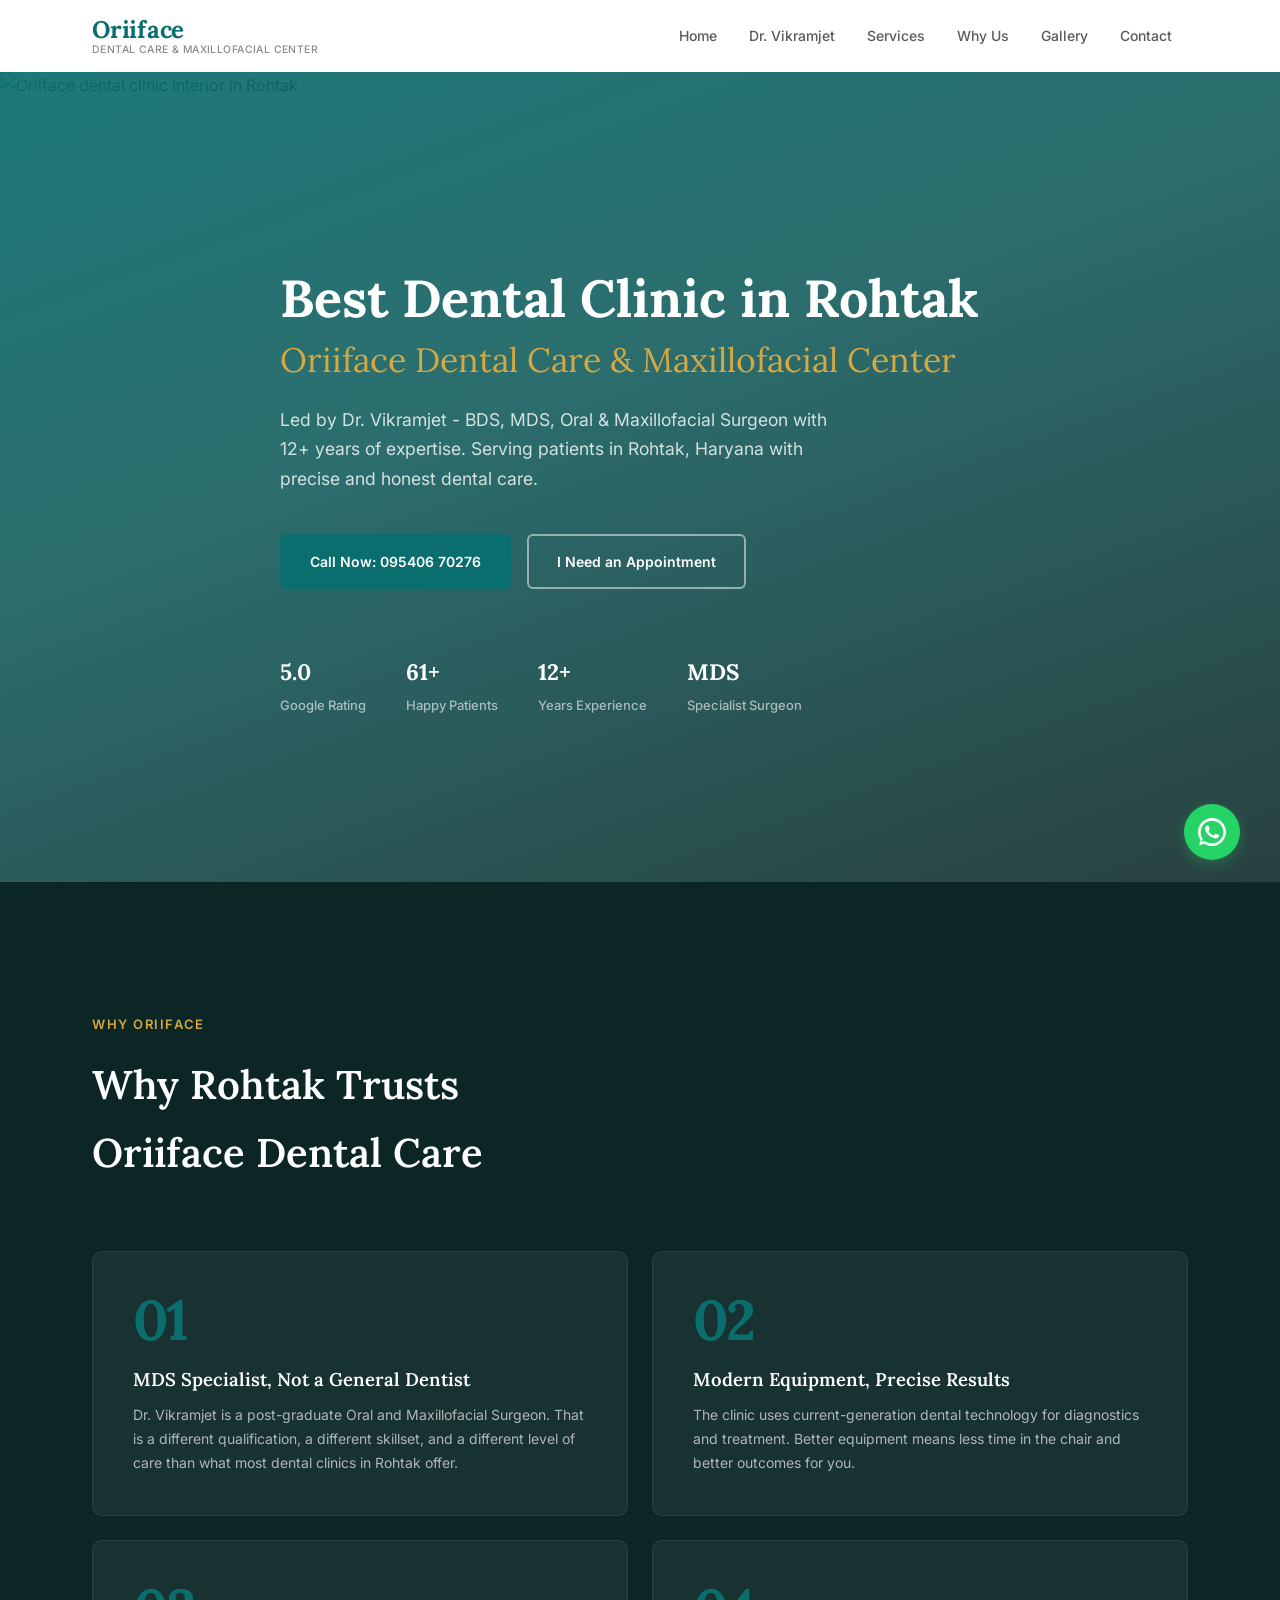
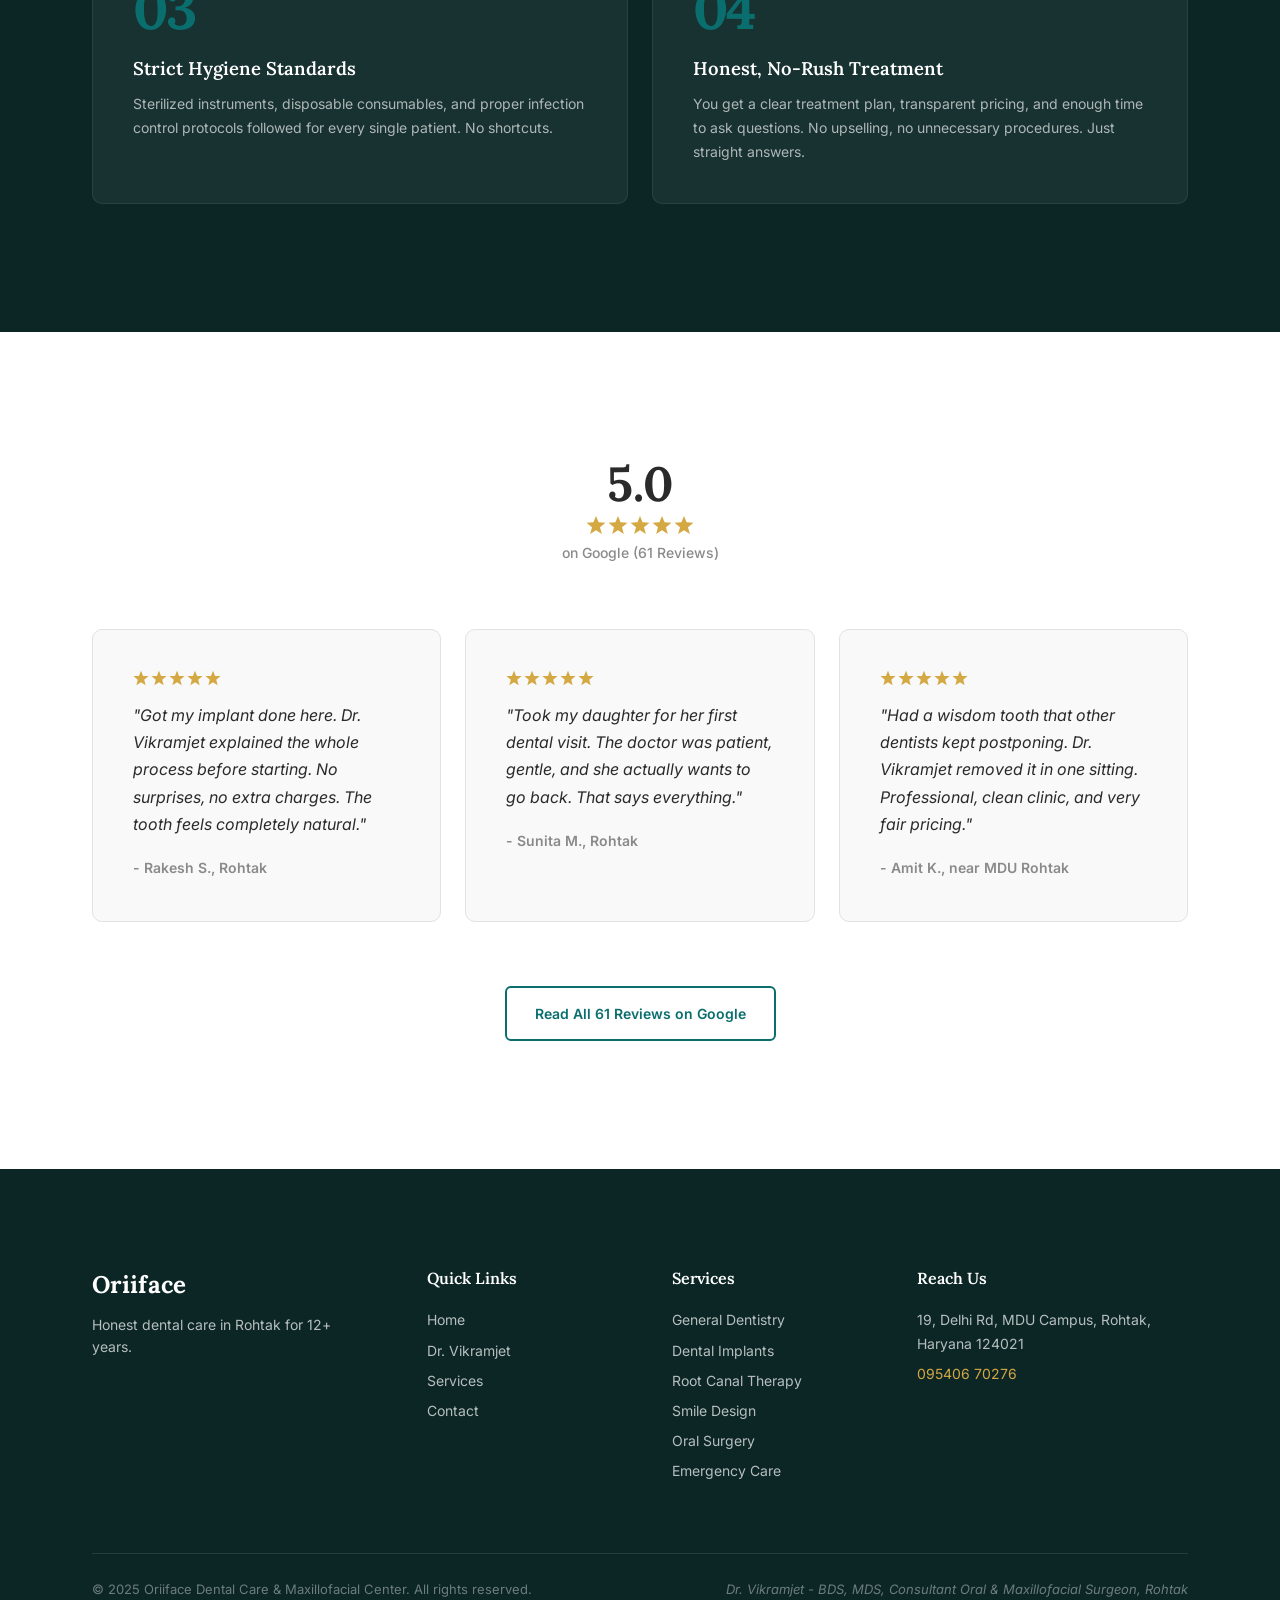
==== commit 5df41a9b: "style: restore heavy teal overlay according to feedback" ====
--- a/index.html
+++ b/index.html
@@ -21,7 +21,7 @@
   <link rel="preconnect" href="https://fonts.gstatic.com" crossorigin>
   <link href="https://fonts.googleapis.com/css2?family=Lora:ital,wght@0,400;0,500;0,600;0,700;1,400;1,500&family=Inter:wght@300;400;500;600;700&display=swap" rel="stylesheet">
 
-  <link rel="stylesheet" href="style.css">
+  <link rel="stylesheet" href="style.css?v=3">
 
   <!-- JSON-LD Structured Data -->
   <script type="application/ld+json">
--- a/style.css
+++ b/style.css
@@ -417,9 +417,9 @@
   inset: 0;
   background: linear-gradient(
     160deg,
-    rgba(11,110,110,0.4) 0%,
-    rgba(8,85,85,0.4) 40%,
-    rgba(12,38,38,0.4) 100%
+    rgba(11,110,110,0.92) 0%,
+    rgba(8,85,85,0.85) 40%,
+    rgba(12,38,38,0.88) 100%
   );
 }
 
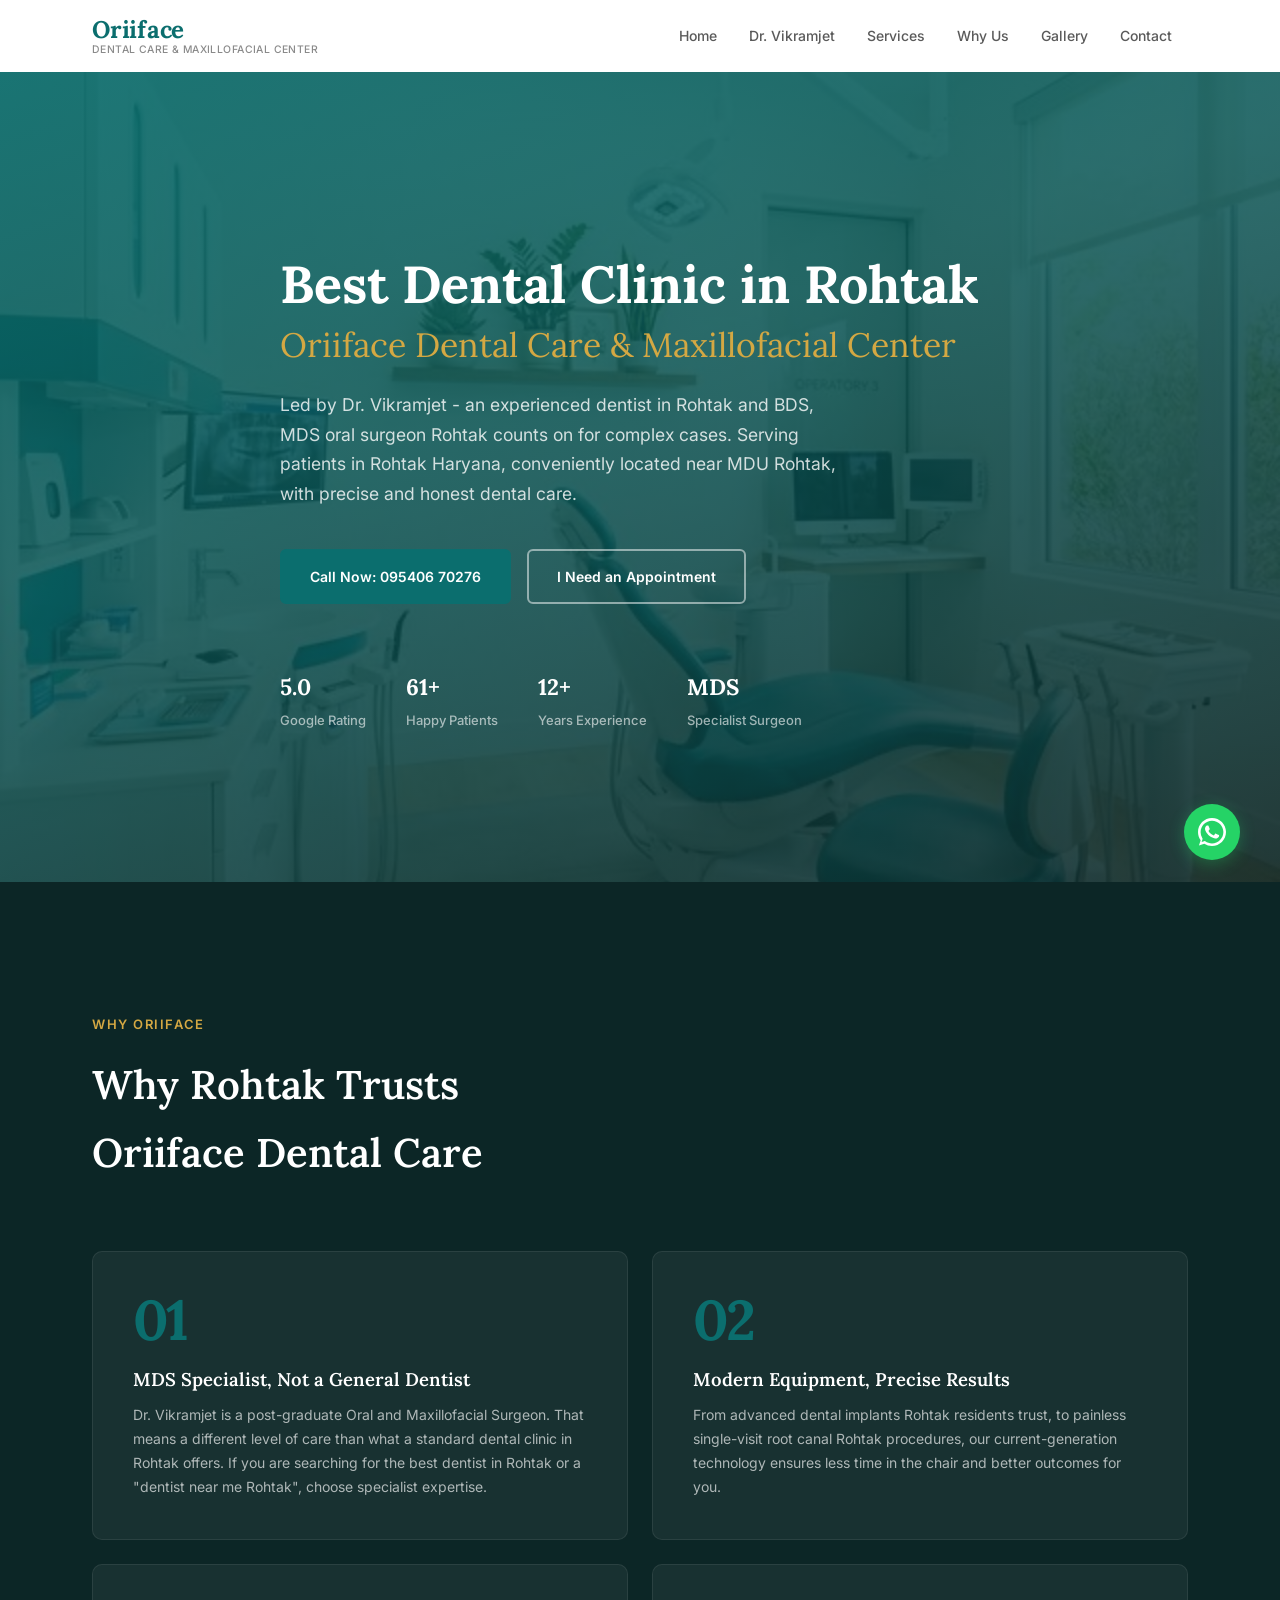
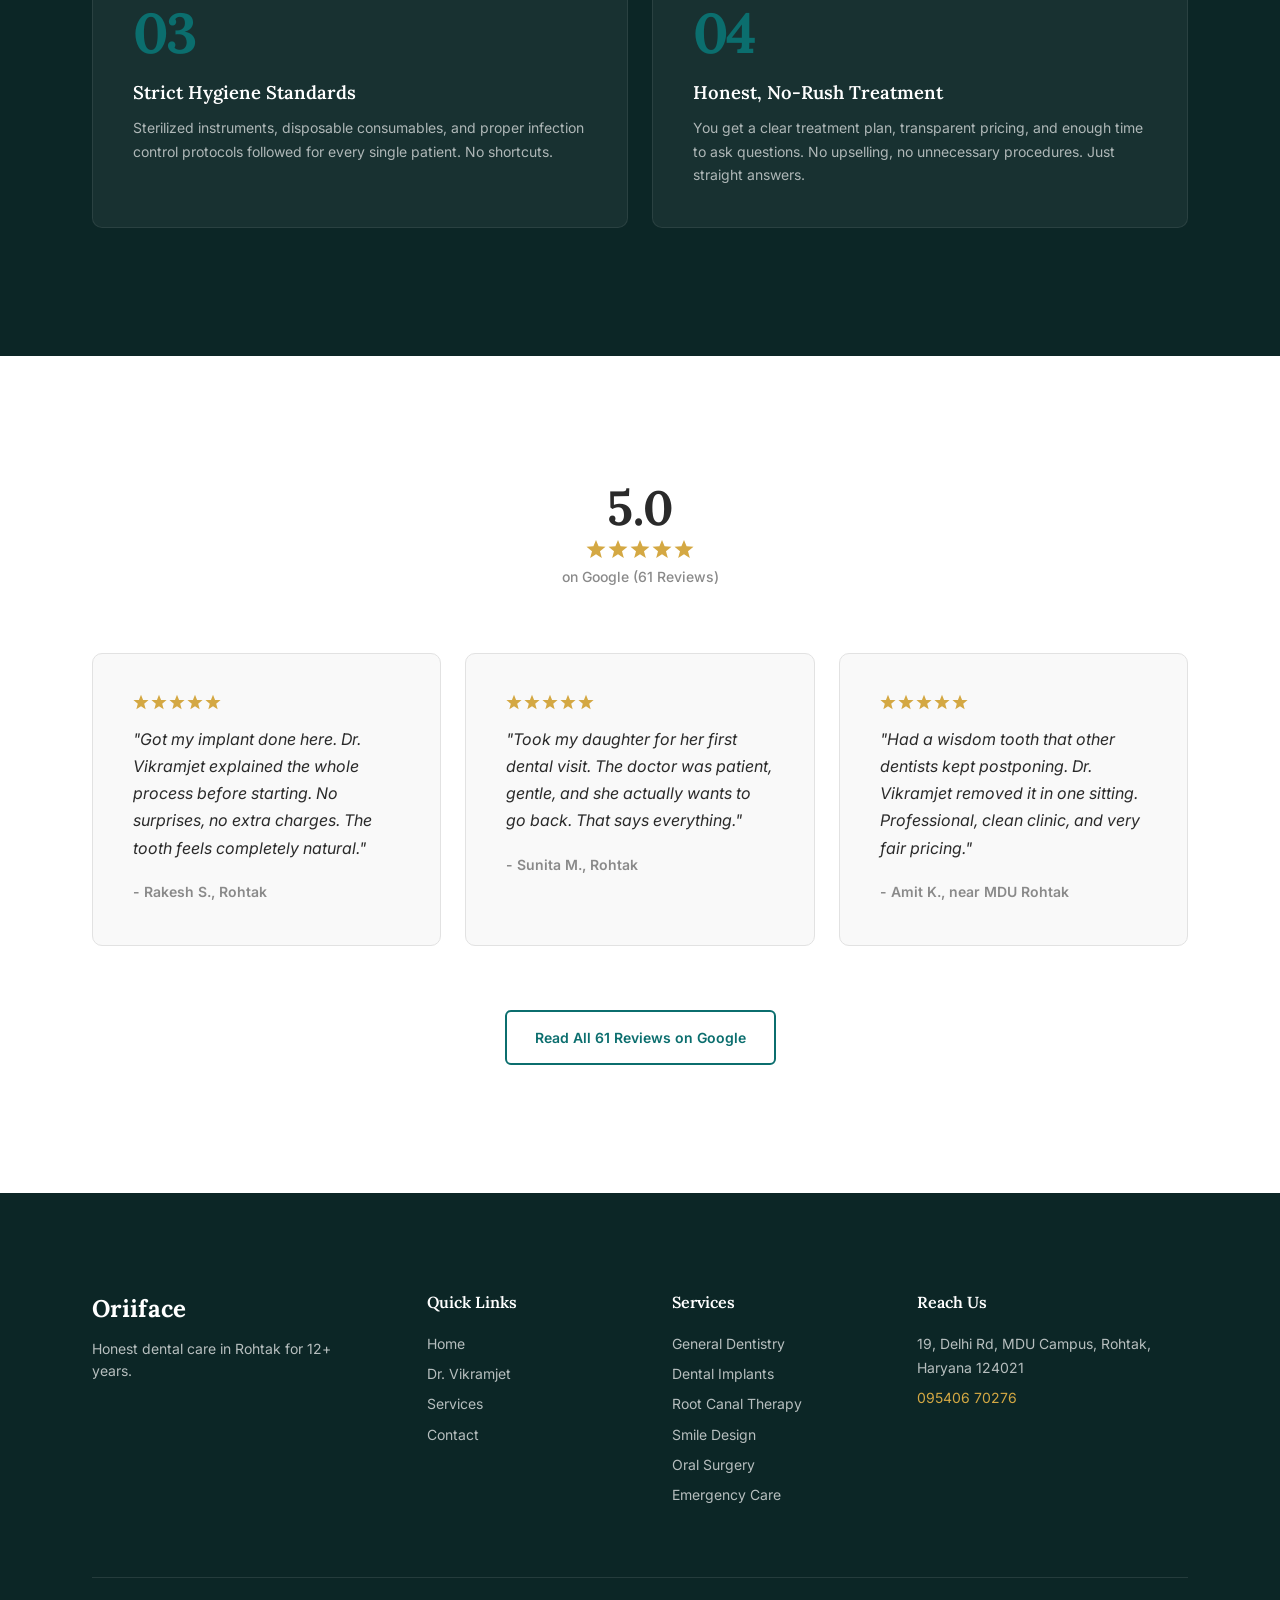
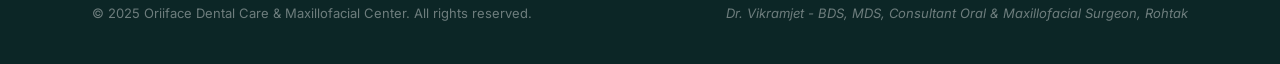
==== commit 145424e0: "feat(seo): comprehensive technical and content SEO sweep across all pages" ====
--- a/index.html
+++ b/index.html
@@ -3,71 +3,126 @@
 <head>
   <meta charset="UTF-8">
   <meta name="viewport" content="width=device-width, initial-scale=1.0">
-  <title>Oriiface Dental Care | Best Dentist in Rohtak</title>
-  <meta name="description" content="Trusted dental clinic in Rohtak by Dr. Vikramjet, BDS MDS - Oral & Maxillofacial Surgeon with 12+ years experience. Implants, RCT, Smile Design & more. Call 095406 70276">
-  <meta name="keywords" content="dentist near me Rohtak, dental clinic Rohtak, best dentist in Rohtak, oral surgeon Rohtak, dental implants Rohtak, root canal Rohtak, MDS dentist Rohtak, smile design Rohtak, maxillofacial surgeon Rohtak, emergency dentist Rohtak, dental clinic near MDU Rohtak">
-  <link rel="canonical" href="https://oriifacedental.com/">
+  <meta name="robots" content="index, follow">
+  <meta name="googlebot" content="index, follow">
+  <link rel="canonical" href="https://orifacedental.vercel.app/">
+  <title>Best Dentist in Rohtak | Oriiface Dental Care & Maxillofacial Center</title>
+  <meta name="description" content="Top-rated dental clinic in Rohtak led by Dr. Vikramjet, BDS MDS Oral Surgeon. Implants, RCT, Smile Design, Emergency Care. 5.0 Google Rating. Call 095406 70276.">
 
   <!-- Open Graph -->
-  <meta property="og:title" content="Oriiface Dental Care & Maxillofacial Center | Best Dentist in Rohtak">
-  <meta property="og:description" content="Trusted dental clinic in Rohtak by Dr. Vikramjet, BDS MDS. Implants, RCT, Smile Design & more.">
   <meta property="og:type" content="website">
-  <meta property="og:url" content="https://oriifacedental.com/">
+  <meta property="og:title" content="Best Dentist in Rohtak | Oriiface Dental Care & Maxillofacial Center">
+  <meta property="og:description" content="Top-rated dental clinic in Rohtak led by Dr. Vikramjet, BDS MDS Oral Surgeon. Implants, RCT, Smile Design, Emergency Care. 5.0 Google Rating. Call 095406 70276.">
+  <meta property="og:url" content="https://orifacedental.vercel.app/">
+  <meta property="og:image" content="https://orifacedental.vercel.app/images/og-cover.jpg">
   <meta property="og:locale" content="en_IN">
-  <meta property="og:site_name" content="Oriiface Dental Care">
+  <meta property="og:site_name" content="Oriiface Dental Care & Maxillofacial Center">
+
+  <!-- Twitter Card -->
+  <meta name="twitter:card" content="summary_large_image">
+  <meta name="twitter:title" content="Best Dentist in Rohtak | Oriiface Dental Care & Maxillofacial Center">
+  <meta name="twitter:description" content="Top-rated dental clinic in Rohtak led by Dr. Vikramjet, BDS MDS Oral Surgeon. Implants, RCT, Smile Design, Emergency Care. 5.0 Google Rating. Call 095406 70276.">
+  <meta name="twitter:image" content="https://orifacedental.vercel.app/images/og-cover.jpg">
 
   <!-- Google Fonts -->
   <link rel="preconnect" href="https://fonts.googleapis.com">
   <link rel="preconnect" href="https://fonts.gstatic.com" crossorigin>
-  <link href="https://fonts.googleapis.com/css2?family=Lora:ital,wght@0,400;0,500;0,600;0,700;1,400;1,500&family=Inter:wght@300;400;500;600;700&display=swap" rel="stylesheet">
+  <link rel="preload" as="style" href="https://fonts.googleapis.com/css2?family=Lora:ital,wght@0,400;0,500;0,600;0,700;1,400;1,500&family=Inter:wght@300;400;500;600;700&display=swap">
+  <link rel="stylesheet" href="https://fonts.googleapis.com/css2?family=Lora:ital,wght@0,400;0,500;0,600;0,700;1,400;1,500&family=Inter:wght@300;400;500;600;700&display=swap">
 
   <link rel="stylesheet" href="style.css?v=3">
 
-  <!-- JSON-LD Structured Data -->
+  <!-- TO DO: Submit https://orifacedental.vercel.app/sitemap.xml to Google Search Console after deployment. Also verify ownership via Google Search Console HTML tag method and add the verification meta tag here. -->
   <script type="application/ld+json">
-  {
-    "@context": "https://schema.org",
-    "@type": ["Dentist", "LocalBusiness"],
-    "name": "Oriiface Dental Care & Maxillofacial Center",
-    "description": "Trusted dental clinic in Rohtak by Dr. Vikramjet, BDS MDS - Oral & Maxillofacial Surgeon with 12+ years experience.",
-    "url": "https://oriifacedental.com/",
-    "telephone": "+919540670276",
-    "priceRange": "$$",
-    "address": {
-      "@type": "PostalAddress",
-      "streetAddress": "19, Delhi Rd, MDU Campus Area",
-      "addressLocality": "Rohtak",
-      "addressRegion": "Haryana",
-      "postalCode": "124021",
-      "addressCountry": "IN"
+{
+  "@context": "https://schema.org",
+  "@type": ["Dentist", "LocalBusiness", "MedicalBusiness"],
+  "@id": "https://orifacedental.vercel.app",
+  "name": "Oriiface Dental Care & Maxillofacial Center",
+  "alternateName": "Oriiface Dental Rohtak",
+  "description": "Best dental clinic in Rohtak led by Dr. Vikramjet, MDS Oral and Maxillofacial Surgeon with 12+ years of experience. Serving Rohtak, Haryana with general dentistry, implants, RCT, smile design, orthodontics and oral surgery.",
+  "url": "https://orifacedental.vercel.app",
+  "telephone": "+91-9540670276",
+  "priceRange": "₹₹",
+  "currenciesAccepted": "INR",
+  "paymentAccepted": "Cash, UPI, Card",
+  "image": "https://orifacedental.vercel.app/images/clinic.jpg",
+  "logo": "https://orifacedental.vercel.app/images/logo.png",
+  "address": {
+    "@type": "PostalAddress",
+    "streetAddress": "19, Delhi Road, MDU Campus, Delhi Bypass",
+    "addressLocality": "Rohtak",
+    "addressRegion": "Haryana",
+    "postalCode": "124021",
+    "addressCountry": "IN"
+  },
+  "geo": {
+    "@type": "GeoCoordinates",
+    "latitude": "28.8955",
+    "longitude": "76.6066"
+  },
+  "openingHoursSpecification": [
+    {
+      "@type": "OpeningHoursSpecification",
+      "dayOfWeek": ["Monday","Tuesday","Wednesday","Thursday","Friday","Saturday"],
+      "opens": "09:00",
+      "closes": "17:00"
+    }
+  ],
+  "aggregateRating": {
+    "@type": "AggregateRating",
+    "ratingValue": "5.0",
+    "reviewCount": "61",
+    "bestRating": "5",
+    "worstRating": "1"
+  },
+  "review": [
+    {
+      "@type": "Review",
+      "author": {"@type": "Person", "name": "Rakesh S."},
+      "reviewRating": {"@type": "Rating", "ratingValue": "5"},
+      "reviewBody": "Got my implant done here. Dr. Vikramjet explained the whole process before starting. No surprises, no extra charges. The tooth feels completely natural."
     },
-    "geo": {
-      "@type": "GeoCoordinates",
-      "latitude": 28.8955,
-      "longitude": 76.6066
+    {
+      "@type": "Review",
+      "author": {"@type": "Person", "name": "Sunita M."},
+      "reviewRating": {"@type": "Rating", "ratingValue": "5"},
+      "reviewBody": "Took my daughter for her first dental visit. The doctor was patient, gentle, and she actually wants to go back. That says everything."
     },
-    "openingHoursSpecification": [
-      {
-        "@type": "OpeningHoursSpecification",
-        "dayOfWeek": ["Monday", "Tuesday", "Wednesday", "Thursday", "Friday", "Saturday"],
-        "opens": "09:00",
-        "closes": "17:00"
-      }
-    ],
-    "aggregateRating": {
-      "@type": "AggregateRating",
-      "ratingValue": "5.0",
-      "reviewCount": "61",
-      "bestRating": "5"
-    },
-    "image": "https://oriifacedental.com/images/clinic.jpg",
-    "founder": {
-      "@type": "Person",
-      "name": "Dr. Vikramjet",
-      "jobTitle": "Consultant Oral and Maxillofacial Surgeon",
-      "qualifications": "BDS, MDS"
+    {
+      "@type": "Review",
+      "author": {"@type": "Person", "name": "Amit K."},
+      "reviewRating": {"@type": "Rating", "ratingValue": "5"},
+      "reviewBody": "Had a wisdom tooth that other dentists kept postponing. Dr. Vikramjet removed it in one sitting. Professional, clean clinic, very fair pricing."
+    }
+  ],
+  "medicalSpecialty": "Dentistry",
+  "availableService": [
+    {"@type": "MedicalProcedure", "name": "General Dentistry"},
+    {"@type": "MedicalProcedure", "name": "Dental Implants"},
+    {"@type": "MedicalProcedure", "name": "Root Canal Therapy"},
+    {"@type": "MedicalProcedure", "name": "Smile Design"},
+    {"@type": "MedicalProcedure", "name": "Orthodontics"},
+    {"@type": "MedicalProcedure", "name": "Oral and Maxillofacial Surgery"},
+    {"@type": "MedicalProcedure", "name": "Cosmetic Dentistry"},
+    {"@type": "MedicalProcedure", "name": "Emergency Dental Care"},
+    {"@type": "MedicalProcedure", "name": "Pediatric Dentistry"}
+  ],
+  "hasMap": "https://maps.google.com/?q=Oriiface+Dental+Care+Rohtak",
+  "sameAs": [
+    "https://www.google.com/maps/place/Oriiface+dental+care"
+  ],
+  "founder": {
+    "@type": "Person",
+    "name": "Dr. Vikramjet",
+    "jobTitle": "Consultant Oral and Maxillofacial Surgeon",
+    "description": "BDS, MDS - Oral and Maxillofacial Surgeon with 12+ years of experience. Ex-Resident PGIMS Rohtak, Ex-Senior Resident JLNMCH.",
+    "worksFor": {
+      "@type": "Organization",
+      "name": "Oriiface Dental Care & Maxillofacial Center"
     }
   }
+}
   </script>
 </head>
 <body>
@@ -117,12 +172,12 @@
 <!-- HERO SECTION -->
   <section class="hero" id="hero">
     <div class="hero__bg">
-      <img src="images/hero-bg.jpg" alt="Oriiface dental clinic interior in Rohtak" loading="eager" class="hero__bg-img">
+      <img src="images/hero-bg.jpg" alt="Oriiface Dental Care clinic interior Rohtak Haryana" loading="eager" fetchpriority="high" class="hero__bg-img">
       <div class="hero__overlay"></div>
     </div>
     <div class="hero__content container">
       <h1 class="hero__title">Best Dental Clinic in Rohtak<br><span class="hero__title--accent">Oriiface Dental Care &amp; Maxillofacial Center</span></h1>
-      <p class="hero__subtitle">Led by Dr. Vikramjet - BDS, MDS, Oral & Maxillofacial Surgeon with 12+ years of expertise. Serving patients in Rohtak, Haryana with precise and honest dental care.</p>
+      <p class="hero__subtitle">Led by Dr. Vikramjet - an experienced dentist in Rohtak and BDS, MDS oral surgeon Rohtak counts on for complex cases. Serving patients in Rohtak Haryana, conveniently located near MDU Rohtak, with precise and honest dental care.</p>
       <div class="hero__cta">
         <a href="tel:+919540670276" class="btn btn--primary">Call Now: 095406 70276</a>
         <a href="contact.html" class="btn btn--outline">I Need an Appointment</a>
@@ -157,12 +212,12 @@
         <div class="why-card" id="why-specialist">
           <div class="why-card__num">01</div>
           <h3 class="why-card__title">MDS Specialist, Not a General Dentist</h3>
-          <p class="why-card__desc">Dr. Vikramjet is a post-graduate Oral and Maxillofacial Surgeon. That is a different qualification, a different skillset, and a different level of care than what most dental clinics in Rohtak offer.</p>
+          <p class="why-card__desc">Dr. Vikramjet is a post-graduate Oral and Maxillofacial Surgeon. That means a different level of care than what a standard dental clinic in Rohtak offers. If you are searching for the best dentist in Rohtak or a "dentist near me Rohtak", choose specialist expertise.</p>
         </div>
         <div class="why-card" id="why-tech">
           <div class="why-card__num">02</div>
           <h3 class="why-card__title">Modern Equipment, Precise Results</h3>
-          <p class="why-card__desc">The clinic uses current-generation dental technology for diagnostics and treatment. Better equipment means less time in the chair and better outcomes for you.</p>
+          <p class="why-card__desc">From advanced dental implants Rohtak residents trust, to painless single-visit root canal Rohtak procedures, our current-generation technology ensures less time in the chair and better outcomes for you.</p>
         </div>
         <div class="why-card" id="why-hygiene">
           <div class="why-card__num">03</div>
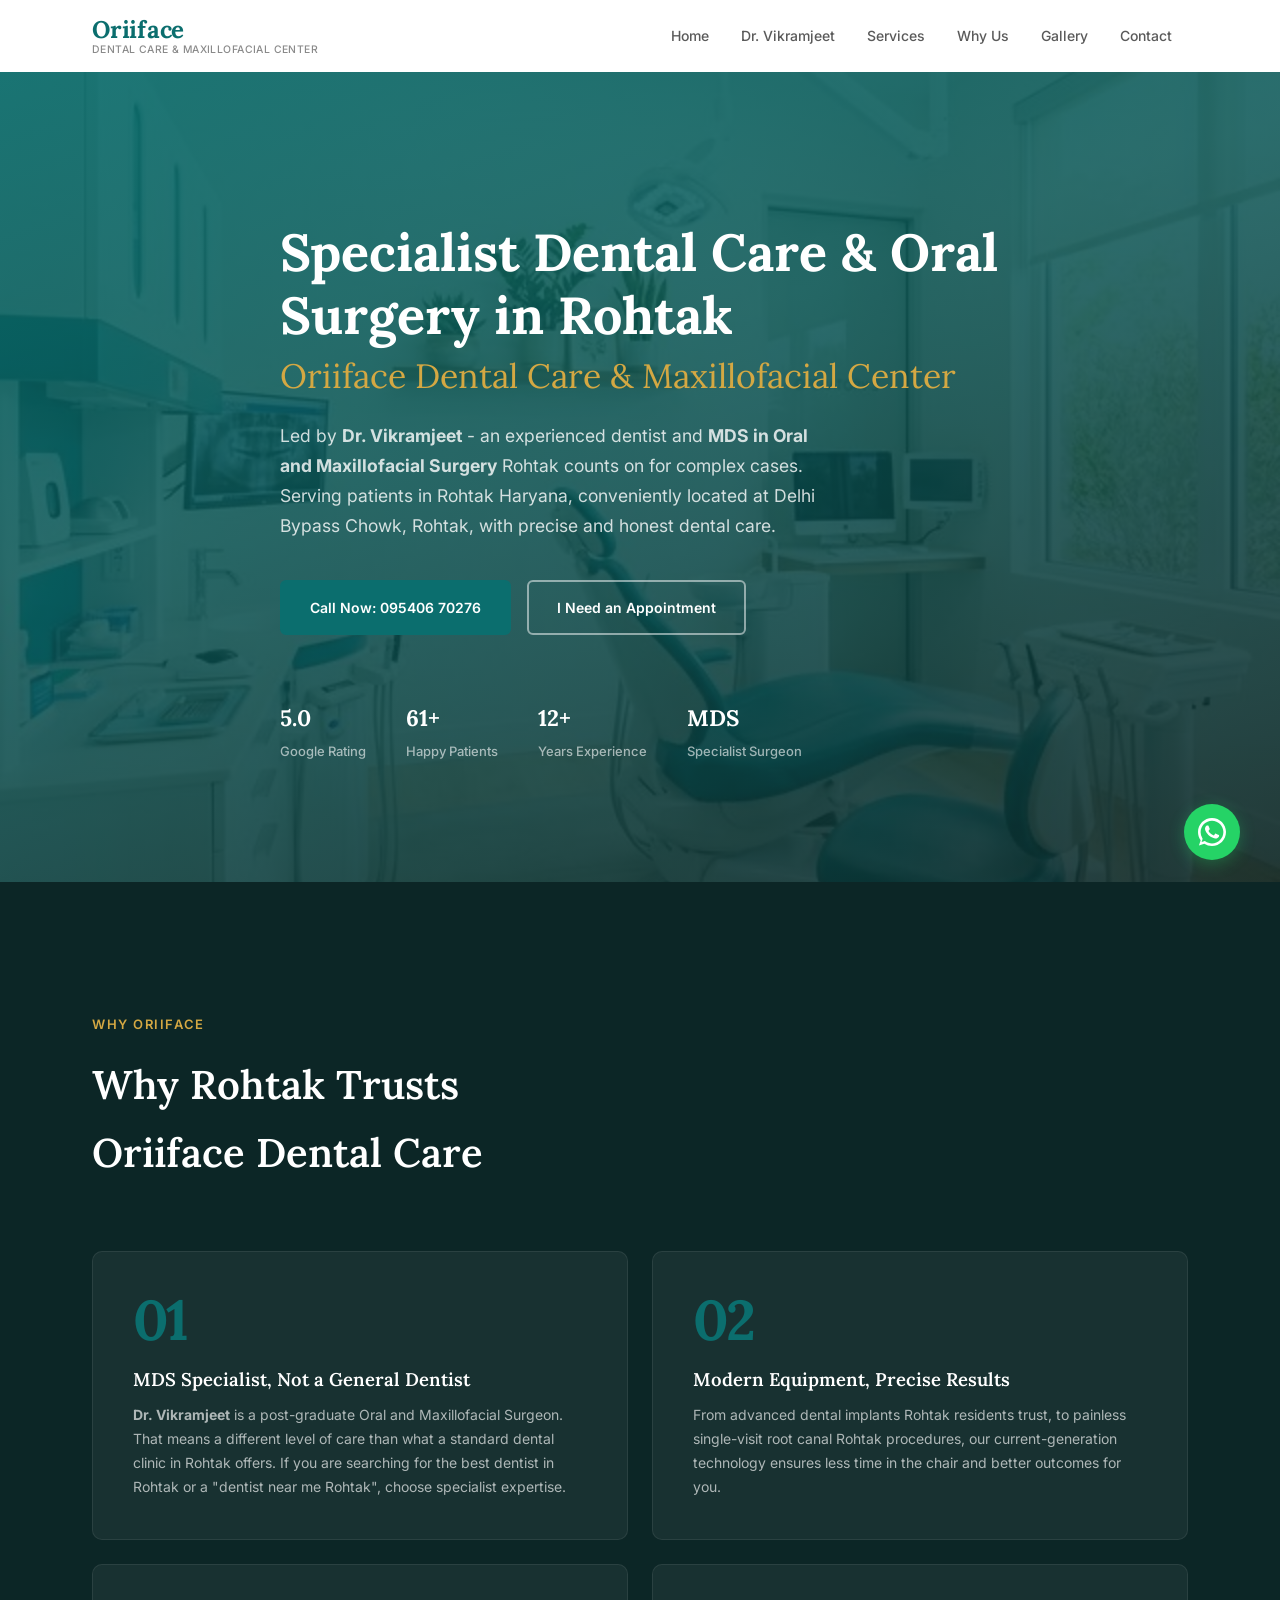
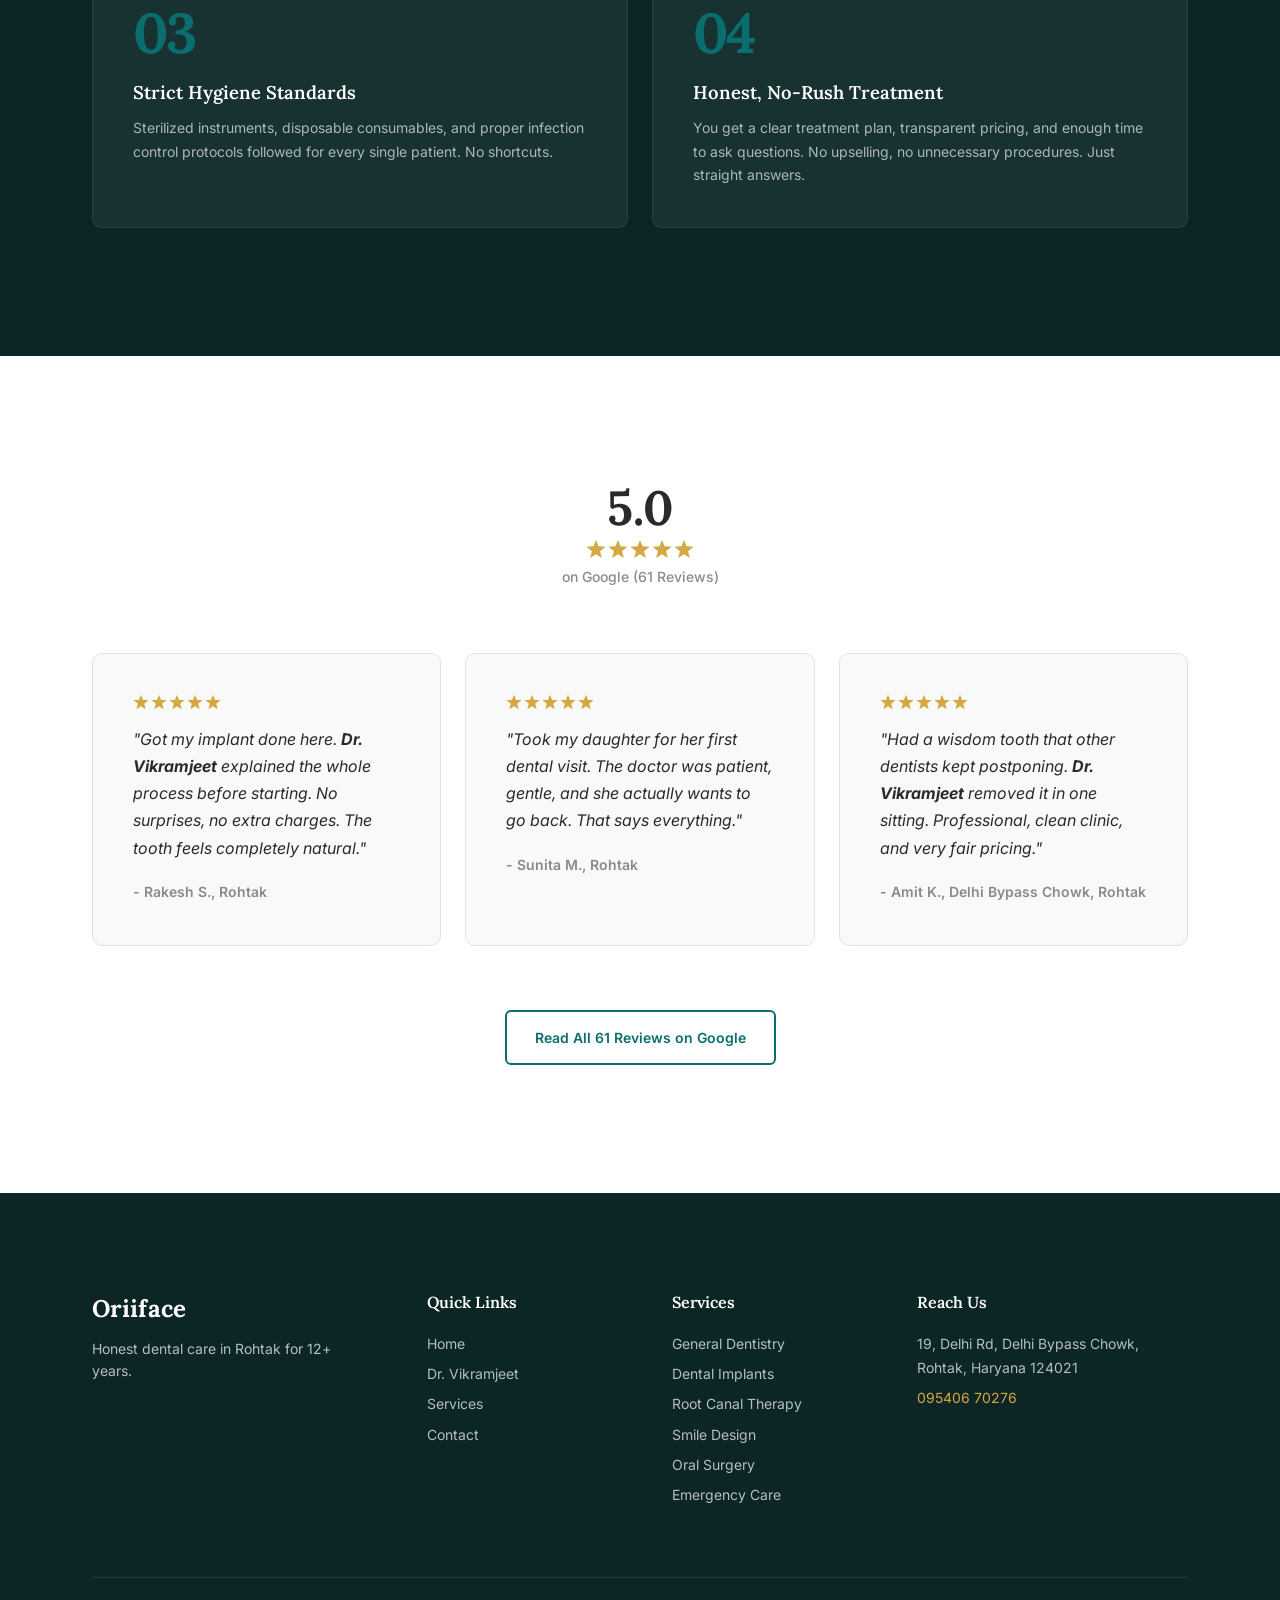
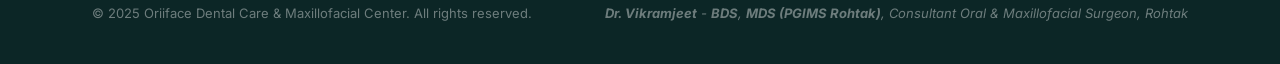
==== commit 4f0ea9b6: "chore(content): update address, headline, doctor name formatting, and timeline" ====
--- a/index.html
+++ b/index.html
@@ -7,12 +7,12 @@
   <meta name="googlebot" content="index, follow">
   <link rel="canonical" href="https://orifacedental.vercel.app/">
   <title>Best Dentist in Rohtak | Oriiface Dental Care & Maxillofacial Center</title>
-  <meta name="description" content="Top-rated dental clinic in Rohtak led by Dr. Vikramjet, BDS MDS Oral Surgeon. Implants, RCT, Smile Design, Emergency Care. 5.0 Google Rating. Call 095406 70276.">
+  <meta name="description" content="Top-rated dental clinic in Rohtak led by Dr. Vikramjeet, BDS MDS Oral Surgeon. Implants, RCT, Smile Design, Emergency Care. 5.0 Google Rating. Call 095406 70276.">
 
   <!-- Open Graph -->
   <meta property="og:type" content="website">
   <meta property="og:title" content="Best Dentist in Rohtak | Oriiface Dental Care & Maxillofacial Center">
-  <meta property="og:description" content="Top-rated dental clinic in Rohtak led by Dr. Vikramjet, BDS MDS Oral Surgeon. Implants, RCT, Smile Design, Emergency Care. 5.0 Google Rating. Call 095406 70276.">
+  <meta property="og:description" content="Top-rated dental clinic in Rohtak led by Dr. Vikramjeet, BDS MDS Oral Surgeon. Implants, RCT, Smile Design, Emergency Care. 5.0 Google Rating. Call 095406 70276.">
   <meta property="og:url" content="https://orifacedental.vercel.app/">
   <meta property="og:image" content="https://orifacedental.vercel.app/images/og-cover.jpg">
   <meta property="og:locale" content="en_IN">
@@ -21,7 +21,7 @@
   <!-- Twitter Card -->
   <meta name="twitter:card" content="summary_large_image">
   <meta name="twitter:title" content="Best Dentist in Rohtak | Oriiface Dental Care & Maxillofacial Center">
-  <meta name="twitter:description" content="Top-rated dental clinic in Rohtak led by Dr. Vikramjet, BDS MDS Oral Surgeon. Implants, RCT, Smile Design, Emergency Care. 5.0 Google Rating. Call 095406 70276.">
+  <meta name="twitter:description" content="Top-rated dental clinic in Rohtak led by Dr. Vikramjeet, BDS MDS Oral Surgeon. Implants, RCT, Smile Design, Emergency Care. 5.0 Google Rating. Call 095406 70276.">
   <meta name="twitter:image" content="https://orifacedental.vercel.app/images/og-cover.jpg">
 
   <!-- Google Fonts -->
@@ -40,7 +40,7 @@
   "@id": "https://orifacedental.vercel.app",
   "name": "Oriiface Dental Care & Maxillofacial Center",
   "alternateName": "Oriiface Dental Rohtak",
-  "description": "Best dental clinic in Rohtak led by Dr. Vikramjet, MDS Oral and Maxillofacial Surgeon with 12+ years of experience. Serving Rohtak, Haryana with general dentistry, implants, RCT, smile design, orthodontics and oral surgery.",
+  "description": "Best dental clinic in Rohtak led by Dr. Vikramjeet, MDS Oral and Maxillofacial Surgeon with 12+ years of experience. Serving Rohtak, Haryana with general dentistry, implants, RCT, smile design, orthodontics and oral surgery.",
   "url": "https://orifacedental.vercel.app",
   "telephone": "+91-9540670276",
   "priceRange": "₹₹",
@@ -50,7 +50,7 @@
   "logo": "https://orifacedental.vercel.app/images/logo.png",
   "address": {
     "@type": "PostalAddress",
-    "streetAddress": "19, Delhi Road, MDU Campus, Delhi Bypass",
+    "streetAddress": "19, Delhi Road, Delhi Bypass Chowk",
     "addressLocality": "Rohtak",
     "addressRegion": "Haryana",
     "postalCode": "124021",
@@ -81,7 +81,7 @@
       "@type": "Review",
       "author": {"@type": "Person", "name": "Rakesh S."},
       "reviewRating": {"@type": "Rating", "ratingValue": "5"},
-      "reviewBody": "Got my implant done here. Dr. Vikramjet explained the whole process before starting. No surprises, no extra charges. The tooth feels completely natural."
+      "reviewBody": "Got my implant done here. Dr. Vikramjeet explained the whole process before starting. No surprises, no extra charges. The tooth feels completely natural."
     },
     {
       "@type": "Review",
@@ -93,7 +93,7 @@
       "@type": "Review",
       "author": {"@type": "Person", "name": "Amit K."},
       "reviewRating": {"@type": "Rating", "ratingValue": "5"},
-      "reviewBody": "Had a wisdom tooth that other dentists kept postponing. Dr. Vikramjet removed it in one sitting. Professional, clean clinic, very fair pricing."
+      "reviewBody": "Had a wisdom tooth that other dentists kept postponing. Dr. Vikramjeet removed it in one sitting. Professional, clean clinic, very fair pricing."
     }
   ],
   "medicalSpecialty": "Dentistry",
@@ -114,7 +114,7 @@
   ],
   "founder": {
     "@type": "Person",
-    "name": "Dr. Vikramjet",
+    "name": "Dr. Vikramjeet",
     "jobTitle": "Consultant Oral and Maxillofacial Surgeon",
     "description": "BDS, MDS - Oral and Maxillofacial Surgeon with 12+ years of experience. Ex-Resident PGIMS Rohtak, Ex-Senior Resident JLNMCH.",
     "worksFor": {
@@ -138,7 +138,7 @@
       <nav class="nav" id="nav">
         <ul class="nav__list">
           <li><a href="index.html" class="nav__link">Home</a></li>
-          <li><a href="about.html" class="nav__link">Dr. Vikramjet</a></li>
+          <li><a href="about.html" class="nav__link">Dr. Vikramjeet</a></li>
           <li><a href="services.html" class="nav__link">Services</a></li>
           <li><a href="index.html#why-us" class="nav__link">Why Us</a></li>
           <li><a href="gallery.html" class="nav__link">Gallery</a></li>
@@ -158,7 +158,7 @@
     <div class="mobile-nav__content">
       <ul class="mobile-nav__list">
         <li><a href="index.html" class="mobile-nav__link">Home</a></li>
-        <li><a href="about.html" class="mobile-nav__link">Dr. Vikramjet</a></li>
+        <li><a href="about.html" class="mobile-nav__link">Dr. Vikramjeet</a></li>
         <li><a href="services.html" class="mobile-nav__link">Services</a></li>
         <li><a href="index.html#why-us" class="mobile-nav__link">Why Us</a></li>
         <li><a href="gallery.html" class="mobile-nav__link">Gallery</a></li>
@@ -176,8 +176,8 @@
       <div class="hero__overlay"></div>
     </div>
     <div class="hero__content container">
-      <h1 class="hero__title">Best Dental Clinic in Rohtak<br><span class="hero__title--accent">Oriiface Dental Care &amp; Maxillofacial Center</span></h1>
-      <p class="hero__subtitle">Led by Dr. Vikramjet - an experienced dentist in Rohtak and BDS, MDS oral surgeon Rohtak counts on for complex cases. Serving patients in Rohtak Haryana, conveniently located near MDU Rohtak, with precise and honest dental care.</p>
+      <h1 class="hero__title">Specialist Dental Care &amp; Oral Surgery in Rohtak<br><span class="hero__title--accent">Oriiface Dental Care &amp; Maxillofacial Center</span></h1>
+      <p class="hero__subtitle">Led by <strong>Dr. Vikramjeet</strong> - an experienced dentist and <strong>MDS in Oral and Maxillofacial Surgery</strong> Rohtak counts on for complex cases. Serving patients in Rohtak Haryana, conveniently located at Delhi Bypass Chowk, Rohtak, with precise and honest dental care.</p>
       <div class="hero__cta">
         <a href="tel:+919540670276" class="btn btn--primary">Call Now: 095406 70276</a>
         <a href="contact.html" class="btn btn--outline">I Need an Appointment</a>
@@ -212,7 +212,7 @@
         <div class="why-card" id="why-specialist">
           <div class="why-card__num">01</div>
           <h3 class="why-card__title">MDS Specialist, Not a General Dentist</h3>
-          <p class="why-card__desc">Dr. Vikramjet is a post-graduate Oral and Maxillofacial Surgeon. That means a different level of care than what a standard dental clinic in Rohtak offers. If you are searching for the best dentist in Rohtak or a "dentist near me Rohtak", choose specialist expertise.</p>
+          <p class="why-card__desc"><strong>Dr. Vikramjeet</strong> is a post-graduate Oral and Maxillofacial Surgeon. That means a different level of care than what a standard dental clinic in Rohtak offers. If you are searching for the best dentist in Rohtak or a "dentist near me Rohtak", choose specialist expertise.</p>
         </div>
         <div class="why-card" id="why-tech">
           <div class="why-card__num">02</div>
@@ -258,7 +258,7 @@
             <svg width="16" height="16" viewBox="0 0 20 20" fill="#D4A843"><polygon points="10,1 12.59,7.36 19.51,7.64 14,12.14 15.82,19.02 10,15.27 4.18,19.02 6,12.14 0.49,7.64 7.41,7.36"/></svg>
             <svg width="16" height="16" viewBox="0 0 20 20" fill="#D4A843"><polygon points="10,1 12.59,7.36 19.51,7.64 14,12.14 15.82,19.02 10,15.27 4.18,19.02 6,12.14 0.49,7.64 7.41,7.36"/></svg>
           </div>
-          <p class="review-card__text">"Got my implant done here. Dr. Vikramjet explained the whole process before starting. No surprises, no extra charges. The tooth feels completely natural."</p>
+          <p class="review-card__text">"Got my implant done here. <strong>Dr. Vikramjeet</strong> explained the whole process before starting. No surprises, no extra charges. The tooth feels completely natural."</p>
           <span class="review-card__author">- Rakesh S., Rohtak</span>
         </div>
         <div class="review-card">
@@ -280,8 +280,8 @@
             <svg width="16" height="16" viewBox="0 0 20 20" fill="#D4A843"><polygon points="10,1 12.59,7.36 19.51,7.64 14,12.14 15.82,19.02 10,15.27 4.18,19.02 6,12.14 0.49,7.64 7.41,7.36"/></svg>
             <svg width="16" height="16" viewBox="0 0 20 20" fill="#D4A843"><polygon points="10,1 12.59,7.36 19.51,7.64 14,12.14 15.82,19.02 10,15.27 4.18,19.02 6,12.14 0.49,7.64 7.41,7.36"/></svg>
           </div>
-          <p class="review-card__text">"Had a wisdom tooth that other dentists kept postponing. Dr. Vikramjet removed it in one sitting. Professional, clean clinic, and very fair pricing."</p>
-          <span class="review-card__author">- Amit K., near MDU Rohtak</span>
+          <p class="review-card__text">"Had a wisdom tooth that other dentists kept postponing. <strong>Dr. Vikramjeet</strong> removed it in one sitting. Professional, clean clinic, and very fair pricing."</p>
+          <span class="review-card__author">- Amit K., Delhi Bypass Chowk, Rohtak</span>
         </div>
       </div>
       <div class="reviews__cta">
@@ -303,7 +303,7 @@
           <h4 class="footer__heading">Quick Links</h4>
           <ul>
             <li><a href="index.html">Home</a></li>
-            <li><a href="about.html">Dr. Vikramjet</a></li>
+            <li><a href="about.html">Dr. Vikramjeet</a></li>
             <li><a href="services.html">Services</a></li>
             <li><a href="contact.html">Contact</a></li>
           </ul>
@@ -321,13 +321,13 @@
         </div>
         <div class="footer__contact">
           <h4 class="footer__heading">Reach Us</h4>
-          <p>19, Delhi Rd, MDU Campus, Rohtak, Haryana 124021</p>
+          <p>19, Delhi Rd, Delhi Bypass Chowk, Rohtak, Haryana 124021</p>
           <p><a href="tel:+919540670276">095406 70276</a></p>
         </div>
       </div>
       <div class="footer__bottom">
         <p>&copy; 2025 Oriiface Dental Care & Maxillofacial Center. All rights reserved.</p>
-        <p class="footer__disclaimer">Dr. Vikramjet - BDS, MDS, Consultant Oral & Maxillofacial Surgeon, Rohtak</p>
+        <p class="footer__disclaimer"><strong>Dr. Vikramjeet</strong> - <strong>BDS</strong>, <strong>MDS (PGIMS Rohtak)</strong>, Consultant Oral & Maxillofacial Surgeon, Rohtak</p>
       </div>
     </div>
   </footer>
--- a/style.css
+++ b/style.css
@@ -515,7 +515,7 @@
 
 
 /* ================================================
-   ABOUT DR. VIKRAMJET
+   ABOUT DR. VIKRAMJEET
    ================================================ */
 .about {
   padding: var(--space-3xl) 0 var(--space-2xl);
@@ -537,13 +537,17 @@
   background: var(--color-bg-alt);
   border-left: 6px solid var(--color-primary);
   box-shadow: -12px 12px 0 rgba(11,110,110,0.08);
+  overflow: hidden;
 }
 
 .about__photo {
+  position: absolute;
+  top: 0;
+  left: 0;
   width: 100%;
   height: 100%;
   object-fit: cover;
-  border-radius: 0 var(--radius-lg) var(--radius-lg) 0;
+  display: block;
 }
 
 .about__photo-stats {
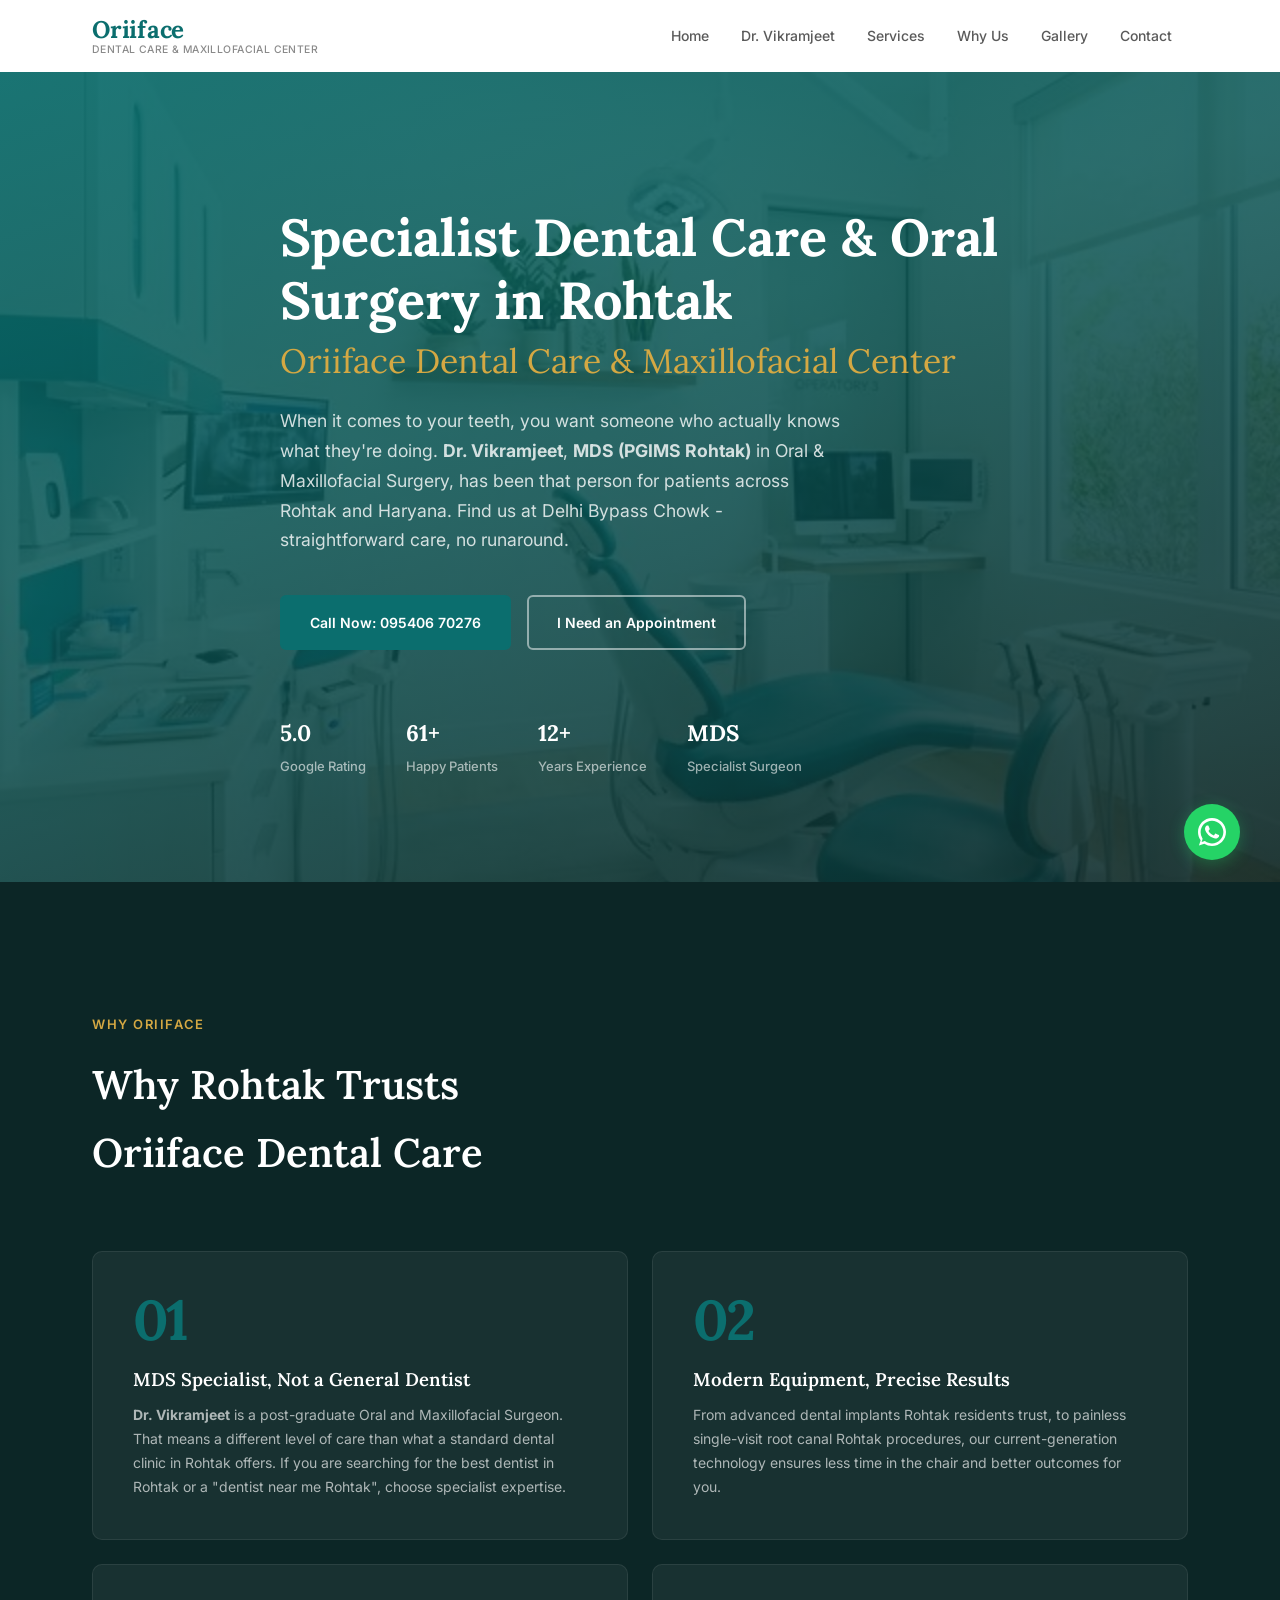
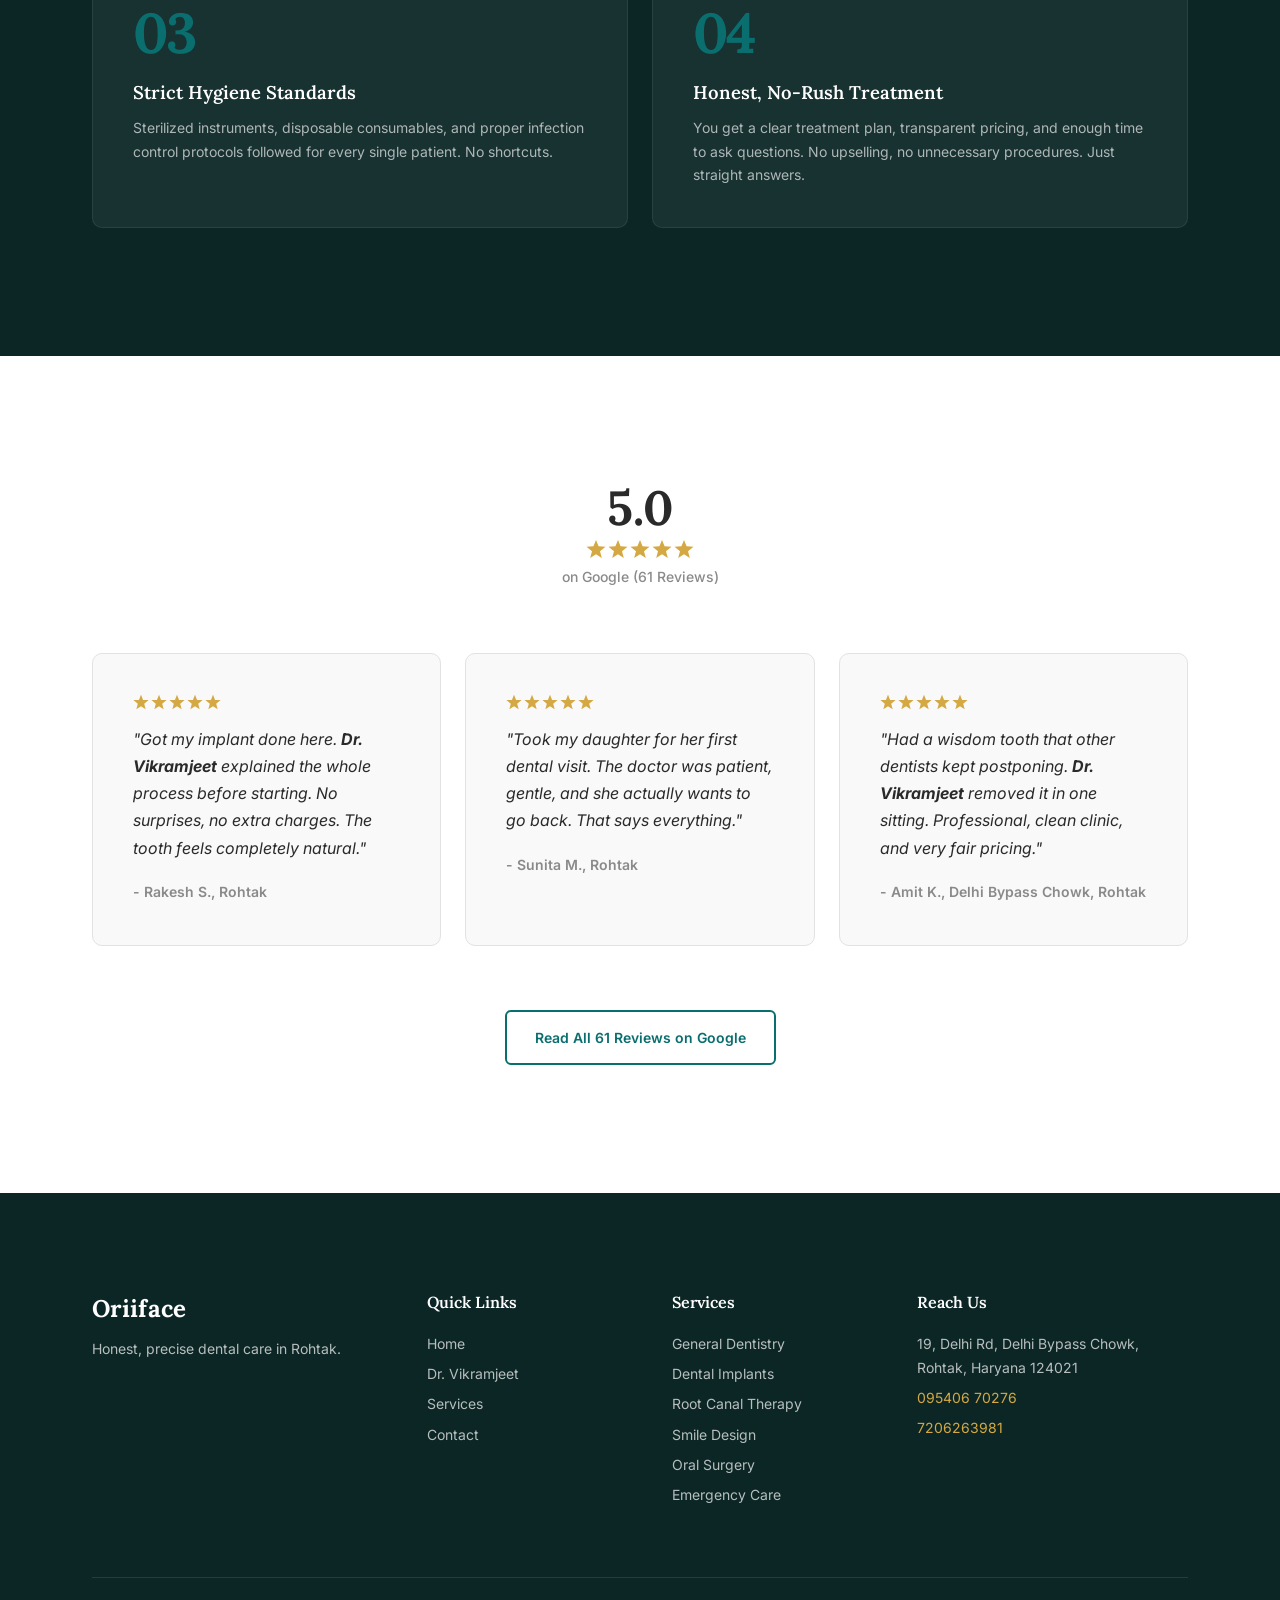
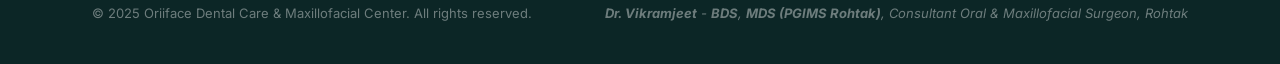
==== commit f50c6419: "fix: update Google Reviews button with live review link" ====
--- a/index.html
+++ b/index.html
@@ -177,7 +177,7 @@
     </div>
     <div class="hero__content container">
       <h1 class="hero__title">Specialist Dental Care &amp; Oral Surgery in Rohtak<br><span class="hero__title--accent">Oriiface Dental Care &amp; Maxillofacial Center</span></h1>
-      <p class="hero__subtitle">Led by <strong>Dr. Vikramjeet</strong> - an experienced dentist and <strong>MDS in Oral and Maxillofacial Surgery</strong> Rohtak counts on for complex cases. Serving patients in Rohtak Haryana, conveniently located at Delhi Bypass Chowk, Rohtak, with precise and honest dental care.</p>
+      <p class="hero__subtitle">When it comes to your teeth, you want someone who actually knows what they're doing. <strong>Dr. Vikramjeet</strong>, <strong>MDS (PGIMS Rohtak)</strong> in Oral & Maxillofacial Surgery, has been that person for patients across Rohtak and Haryana. Find us at Delhi Bypass Chowk - straightforward care, no runaround.</p>
       <div class="hero__cta">
         <a href="tel:+919540670276" class="btn btn--primary">Call Now: 095406 70276</a>
         <a href="contact.html" class="btn btn--outline">I Need an Appointment</a>
@@ -285,7 +285,7 @@
         </div>
       </div>
       <div class="reviews__cta">
-        <a href="https://www.google.com/maps/place/Oriiface+Dental+Care+%26+Maxillofacial+Center/" target="_blank" rel="noopener noreferrer" class="btn btn--outline btn--dark">Read All 61 Reviews on Google</a>
+        <a href="https://www.google.com/search?sca_esv=fa2472da3c8c11ba&sxsrf=ANbL-n6MaPDYH5IwecohWVXKkj0Bhd8KCA:1775188717989&si=AL3DRZEsmMGCryMMFSHJ3StBhOdZ2-6yYkXd_doETEE1OR-qOfur0lP555BHCIwtyjrZBY2wMNCn9c0-vF7xESdnR7aQfKAdvrTQFu91-eyY72N6fKcR7draE1rItZnh1FwEKsJqqj3iKfBSBQ1mYfN7aIuPvpSlZi8qgAYn4jxZF-Dudx7iSc4%3D&q=Oriiface+dental+care+and+Maxillofacial+center+Reviews&sa=X&ved=2ahUKEwjIusen5dCTAxXHUGwGHd28O8sQ0bkNegQIIBAF&biw=1710&bih=981&dpr=2" target="_blank" rel="noopener noreferrer" class="btn btn--outline btn--dark">Read All 61 Reviews on Google</a>
       </div>
     </div>
   </section>
@@ -297,7 +297,7 @@
       <div class="footer__grid">
         <div class="footer__brand">
           <span class="footer__logo">Oriiface</span>
-          <p class="footer__tagline">Honest dental care in Rohtak for 12+ years.</p>
+          <p class="footer__tagline">Honest, precise dental care in Rohtak.</p>
         </div>
         <div class="footer__links">
           <h4 class="footer__heading">Quick Links</h4>
@@ -323,6 +323,7 @@
           <h4 class="footer__heading">Reach Us</h4>
           <p>19, Delhi Rd, Delhi Bypass Chowk, Rohtak, Haryana 124021</p>
           <p><a href="tel:+919540670276">095406 70276</a></p>
+          <p><a href="tel:+917206263981">7206263981</a></p>
         </div>
       </div>
       <div class="footer__bottom">
